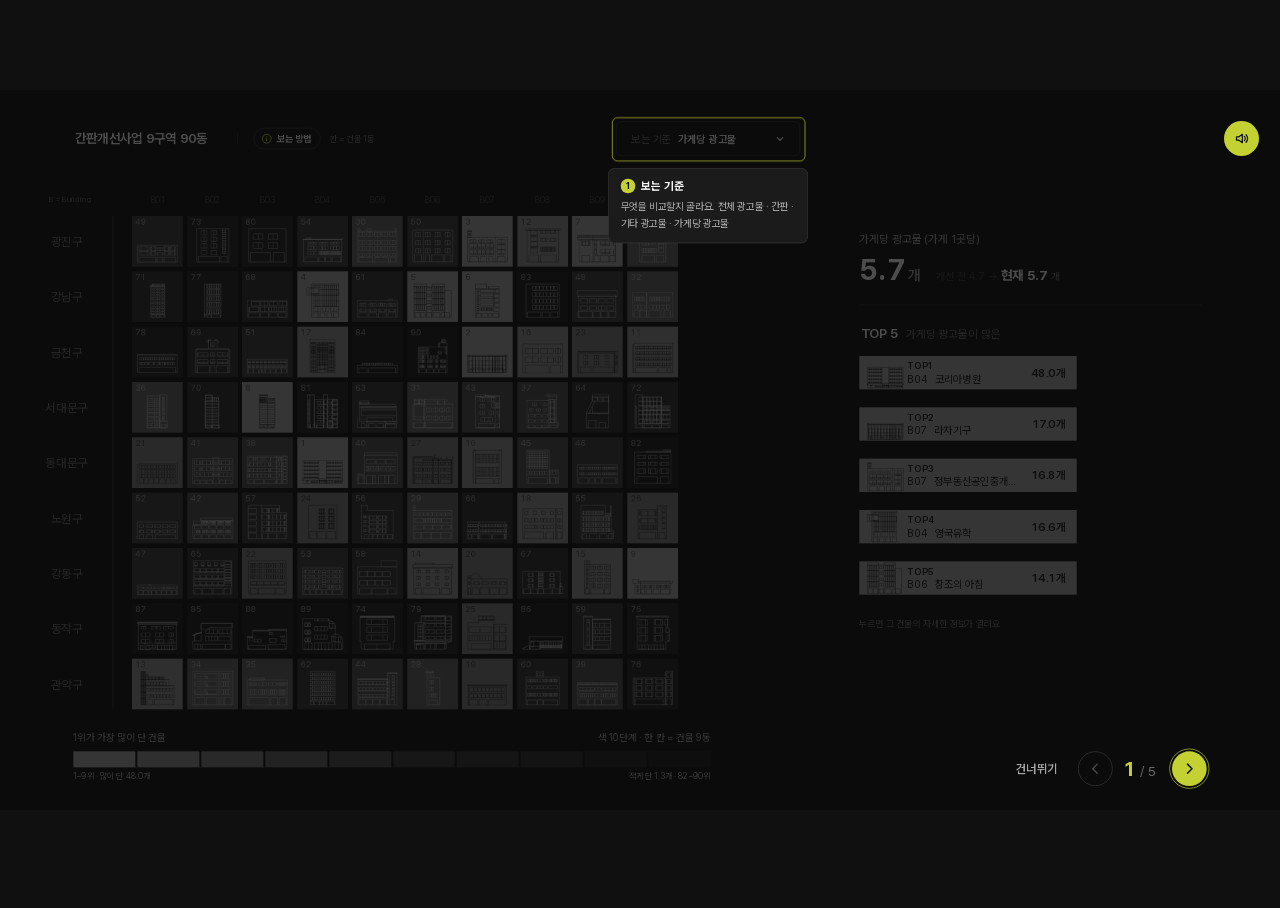
==== map.html @ 77dacddd "구역 카드 핵심만 두 줄로, 알겠어요 글자 키움, 새로고침하면 시작 화면부터 Co-Authored-By: Claude Opus 5.5 <noreply@anthropic.com> C" ====
<!doctype html>
<html lang="ko" data-stage>
<head>
<meta charset="utf-8">
<meta name="viewport" content="width=device-width,initial-scale=1,viewport-fit=cover">
<script src="js/vp.js?v=1124c"></script>
<title>overload 90동 입면 지도</title>
<link rel="stylesheet" href="css/map.css?v=1124c">
</head>
<body>
<div id="stage"><div id="art">
  <div class="head"><div class="t">간판개선사업 9구역 90동</div></div>
  <p class="guide"><button class="howbtn" id="howBtn" type="button"><svg width="16" height="16" viewBox="0 0 16 16" fill="none" stroke="currentColor" stroke-width="1.4" aria-hidden="true"><circle cx="8" cy="8" r="6.6"/><path d="M8 7.2v4M8 4.9v.2" stroke-linecap="round"/></svg>보는 방법</button><span>칸 = 건물 1동</span></p>
  <div class="mguide" id="mguide" role="dialog" aria-modal="true" aria-label="한눈에 비교 보는 방법" hidden>
    <div class="mg-dim"></div><div class="mg-marks" id="mgMarks"></div>
    <div class="mg-foot"><button type="button" class="mg-skip" id="mgSkip">건너뛰기</button><button type="button" class="mg-prev" id="mgPrev" aria-label="이전"><svg width="28" height="28" viewBox="0 0 30 30" fill="none" stroke="currentColor" stroke-width="2.6" stroke-linecap="round" stroke-linejoin="round"><path d="M18.5 6.5L10 15l8.5 8.5"/></svg></button><span class="mg-cnt" id="mgCnt"></span><button type="button" class="mg-ok" id="mgOk">다음</button></div>
  </div>

  <div class="filter" id="filter">
    <button class="filter-btn" id="filterBtn" aria-haspopup="true" aria-expanded="false">
      <span class="lab"><b>보는 기준</b><span id="filterLab">가게당 광고물</span></span>
      <svg width="18" height="18" viewBox="0 0 14 14" fill="none" stroke-width="1.5"><path d="M3.5 5.5L7 9l3.5-3.5"/></svg>
    </button>
    <div class="menu" role="menu" id="menu"></div>
  </div>

  <div class="axb" aria-hidden="true">B = Building</div>
  <div class="cols" id="cols"></div>
  <div class="rows" id="rows"></div>
  <div class="vline"></div>
  <div class="grid" id="grid"></div>
  <div class="tip" id="tip"></div>

  <div class="legend" id="legend">
    <div class="ends"><span id="legL"></span><span id="legR"></span></div>
    <div class="bar"></div>
  </div>

  <div class="divider"></div>

  <div class="panel" id="panel">
    <div class="photo" id="photo" style="--p:50%" role="slider" aria-label="개선 전·현재 비교" aria-valuemin="0" aria-valuemax="100" aria-valuenow="50" tabindex="0">
      <div class="frame">
        <img class="after" id="imgA" alt="">
        <img class="before" id="imgB" alt="">
      </div>
      <div class="tag l"><b>BEFORE</b></div>
      <div class="tag r"><b>NOW</b></div>
      <div class="lo" id="lo" hidden>임시 저해상도 사진</div>
      <div class="knob"></div>
    </div>
    <div class="hint"><span>사진 위 스크롤·드래그로 개선 전 ↔ 현재</span><span class="pct" id="pct">50 : 50</span></div>
    <div class="who" id="who"></div>
    <div class="sum" id="sum"></div>
    <div class="stats" id="stats"></div>
    <div class="bars" id="bars"></div>
    <div class="notes" id="notes"></div>
    <div class="rank" id="rank"></div>
  </div>

  <!-- 필터별 TOP 5 (드롭다운) -->
  <div class="top5" id="top5">
    <div class="t5-sum" id="t5Sum"></div>
    <button class="t5-hd" id="t5Hd" aria-expanded="false" aria-controls="t5List"><span id="t5T">TOP 5</span><svg width="16" height="16" viewBox="0 0 14 14" fill="none" stroke="currentColor" stroke-width="1.5"><path d="M3.5 5.5L7 9l3.5-3.5"/></svg></button>
    <div class="t5-list" id="t5List"></div>
    <div class="t5-foot">누르면 그 건물의 자세한 정보가 열려요</div>
  </div>
</div></div>
<script src="js/data.js?v=1124c"></script>
<script src="js/map.js?v=1124c"></script>
<script src="js/sound.js?v=1124c"></script>
</body>
</html>
---- css/map.css ----
/* layout: 1920×1080 artboard — left: 9구역×10동 입면 매트릭스, right: 선택 건물 로드뷰 비교 + 데이터 */
@font-face{font-family:"Pretendard";src:url("../fonts/PretendardVariable.ttf") format("truetype");font-weight:100 900;font-display:block}
:root{
  --bg:#101010; --ink:#FAFAFA; --ink-2:#a9a6a8; --ink-3:#6c686b; --line:#2a2829; --line-2:#3a3739;
  --lime:#C3D132; --plum:#560E45; --plum-hi:#C25AA6; --cell:#1a1819;
  --f:"Pretendard",-apple-system,"Apple SD Gothic Neo","Malgun Gothic",sans-serif;
  --ls:-0.003em;
  color-scheme:dark;
}
html,body{height:100%}
body{background:var(--bg);color:var(--ink);font-family:var(--f);font-weight:400;letter-spacing:var(--ls);overflow:hidden;padding-left:max(0px,env(safe-area-inset-left,0px));padding-right:max(0px,env(safe-area-inset-right,0px))}
#stage{position:fixed;inset:0;overflow:hidden;background:var(--bg)}
#art{position:absolute;left:50%;top:50%;width:1920px;height:1080px;transform-origin:center center;transform:translate(-50%,-50%)}
button{font:inherit;color:inherit;letter-spacing:inherit;background:none;border:0;padding:0;cursor:pointer}
:focus-visible{outline:1px solid var(--lime);outline-offset:3px}

/* header */
.head{position:absolute;left:112px;top:77px;height:52px;display:flex;flex-direction:column;justify-content:center;gap:4px}
.head .t{font-size:20px;font-weight:600}
.head .s{font-size:16px;color:var(--ink-3)}

/* filter */
.filter{position:absolute;left:815px;top:77px;width:276px;z-index:30}
.filter-btn{width:276px;height:52px;border:1px solid var(--line-2);border-radius:8px;display:flex;align-items:center;justify-content:space-between;padding:0 20px 0 22px;font-size:16px;background:var(--bg);transition:border-color .2s}
.filter-btn:hover,.filter.open .filter-btn{border-color:var(--ink-3)}
.filter-btn .lab{display:flex;gap:10px;align-items:baseline;min-width:0}
.filter-btn .lab b{font-weight:400;color:var(--ink-3)}
.filter-btn .lab span{white-space:nowrap;overflow:hidden;text-overflow:ellipsis}
.filter-btn svg{flex:none;stroke:var(--ink);transition:transform .25s}
.filter.open .filter-btn svg{transform:rotate(90deg)}
.menu{position:absolute;left:-6px;top:77px;width:320px;background:#000;padding:18px 0 14px;box-shadow:0 20px 50px rgba(0,0,0,.6);opacity:0;transform:translateY(-6px);pointer-events:none;transition:opacity .18s,transform .18s}
.filter.open .menu{opacity:1;transform:none;pointer-events:auto}
.opt{display:flex;gap:14px;align-items:flex-start;width:100%;text-align:left;padding:11px 24px}
.opt .box{flex:none;width:24px;height:24px;border:1px solid var(--ink-2);border-radius:50%;margin-top:-1px;display:grid;place-items:center;transition:border-color .15s}
.opt .box i{width:12px;height:12px;border-radius:50%;background:var(--lime);transform:scale(0);transition:transform .18s cubic-bezier(.2,.8,.2,1)}
.opt[aria-checked="true"] .box{border-color:var(--lime)}
.opt[aria-checked="true"] .box i{transform:none}
.opt .tx{display:flex;flex-direction:column;gap:3px}
.opt .tx b{font-weight:400;font-size:19px;word-break:keep-all}
.opt .tx i{font-style:normal;font-size:16px;color:var(--ink-3)}
.opt:hover .tx b{color:var(--lime)}
.menu hr{border:0;border-top:1px solid var(--line-2);margin:10px 24px 6px}
.reset{display:flex;gap:8px;align-items:center;padding:8px 24px;font-size:16px;color:var(--ink-3)}
.reset:hover{color:var(--ink)}

/* matrix */
.cols{position:absolute;left:198px;top:153px;display:grid;grid-template-columns:repeat(10,76px);column-gap:6.5px;font-size:18px;text-align:center;opacity:.38}
.rows{position:absolute;left:40px;top:189px;width:120px;display:grid;grid-template-rows:repeat(9,76px);row-gap:7px;font-size:18px}
.rows div{display:flex;align-items:center;justify-content:center;transition:color .3s,opacity .3s;opacity:.38}
.rows div.dim{opacity:.22}
.rows div.on{color:var(--sel,var(--ink));opacity:1}
.rows div.flash{animation:rowflash 1.8s ease-out}
@keyframes rowflash{0%,35%{opacity:1;color:var(--lime)}100%{}}
.vline{position:absolute;left:169px;top:189px;width:1px;height:739px;background:var(--line-2)}
.grid{position:absolute;left:198px;top:189px;display:grid;grid-template-columns:repeat(10,76px);grid-template-rows:repeat(9,76px);gap:7px 6.5px}
.cell{position:relative;width:76px;height:76px;background:var(--c,var(--cell));color:var(--k,var(--ink));
  transition:background-color .55s cubic-bezier(.2,.7,.2,1) var(--dl,0ms),color .55s var(--dl,0ms),opacity .35s,filter .35s,transform .35s cubic-bezier(.2,.8,.2,1.2),box-shadow .35s;
  display:grid;place-items:center;will-change:transform}
.cell svg{display:block;overflow:visible;position:absolute;left:50%;bottom:7px;transform:translateX(-50%)}
.cell svg *{vector-effect:non-scaling-stroke}
.cell:hover{transform:scale(1.06);z-index:2}
.grid.focus .cell:not(.sel){opacity:.16;filter:brightness(.45) saturate(.5)}
.grid.focus .cell.sel{transform:scale(1.38);z-index:5;filter:brightness(1.12);
  --gl:color-mix(in srgb,var(--c,#FAFAFA) 78%,#fff);box-shadow:0 0 0 1px var(--gl),0 0 22px 4px color-mix(in srgb,var(--gl) 60%,transparent),0 0 70px 14px color-mix(in srgb,var(--gl) 26%,transparent)}
.cell .rk{position:absolute;left:5px;top:3px;font-size:12px;line-height:12px;opacity:0;transition:opacity .3s;font-variant-numeric:tabular-nums}
.grid.ranked .cell .rk{opacity:.6}
.tip{position:absolute;z-index:20;pointer-events:none;background:#000;border:1px solid var(--line-2);padding:8px 12px;font-size:16px;white-space:nowrap;opacity:0;transform:translateY(4px);transition:opacity .15s,transform .15s}
.tip.on{opacity:1;transform:none}
.tip b{font-weight:600}
.tip span{color:var(--ink-2)}

/* legend */
.legend{position:absolute;left:110px;top:964px;width:956px}
.legend .ends{display:flex;justify-content:space-between;font-size:14px;font-weight:400;color:var(--ink-2);margin-bottom:10px}
.legend .ends b{font-weight:400;color:var(--ink-2)}
.legend .bar{height:24px;background:linear-gradient(90deg,#1a191a,#403f40 50%,#a8a7a8);transition:opacity .3s}
.legend.off .bar{opacity:.15}
.legend .note{position:absolute;right:0;top:0;font-size:16px;color:var(--ink-3)}

.divider{position:absolute;left:1225px;top:143px;width:1px;height:884px;background:var(--line-2)}

/* right panel */
.panel{position:absolute;left:1288px;top:175px;width:514px}
.photo{position:relative;width:502px;height:343px;margin-top:18px;overflow:visible;cursor:ew-resize;touch-action:none;user-select:none}
.photo .frame{position:absolute;inset:0;overflow:hidden;border-radius:6px;background:#1b1a1b}
.photo img{position:absolute;inset:0;width:100%;height:100%;object-fit:cover;pointer-events:none;transition:opacity .3s}
.photo .before{clip-path:inset(0 calc(100% - var(--p)) 0 0)}
.photo .knob{position:absolute;top:-18px;bottom:-18px;left:var(--p);width:4px;margin-left:-2px;background:var(--lime);border-radius:2px;box-shadow:0 0 14px rgba(195,209,50,.5)}
.photo .tag{position:absolute;top:12px;font-size:16px;padding:4px 9px;background:rgba(0,0,0,.62);backdrop-filter:blur(4px);display:flex;gap:8px;transition:opacity .2s}
.photo .tag b{font-weight:600;letter-spacing:.06em}
.photo .tag.l{left:12px}
.photo .tag.r{right:12px}
.photo .lo{position:absolute;left:12px;bottom:12px;font-size:12px;color:var(--ink-2);background:rgba(0,0,0,.62);padding:3px 7px}
.hint{display:flex;justify-content:space-between;font-size:14px;color:var(--ink-3);margin-top:20px}
.hint .pct{color:var(--ink-2);font-variant-numeric:tabular-nums}

.who{margin-top:16px}
.who .meta{font-size:16px;color:var(--ink-3)}
.who h2{margin:6px 0 0;font-size:32px;font-weight:600;line-height:1.2;text-wrap:balance}
.sum{margin-top:14px;padding-top:14px;border-top:1px solid var(--line);display:flex;justify-content:space-between;align-items:flex-end}
.k{font-size:14px;color:var(--ink-3)}
.sum .big{font-size:36px;font-weight:600;line-height:1.15;margin-top:4px;font-variant-numeric:tabular-nums}
.sum .big small{font-size:20px;font-weight:400;color:var(--ink-2);margin-left:4px}
.sum .r{text-align:right}
.badge{font-size:36px;font-weight:600;line-height:1.15;font-variant-numeric:tabular-nums}
.badge.up,.badge.down,.badge.flat{color:#FAFAFA}
.sum .d{font-size:14px;color:var(--ink-3);margin-top:2px;font-variant-numeric:tabular-nums}
.stats{margin-top:14px;display:grid;grid-template-columns:repeat(3,1fr);gap:16px}
.stats div{display:flex;flex-direction:column;gap:2px}
.stats b{font-weight:400;font-size:18px;color:var(--ink-2);font-variant-numeric:tabular-nums}
.bars{margin-top:14px;padding-top:14px;border-top:1px solid var(--line);display:grid;gap:14px}
.bars .hd{display:flex;justify-content:space-between;font-size:14px;color:var(--ink-3);margin-bottom:-4px}
.bar-row .top{display:flex;justify-content:space-between;align-items:baseline;margin-bottom:8px}
.bar-row .name{font-size:18px;color:inherit}
.bar-row .val{font-size:18px;font-variant-numeric:tabular-nums;color:var(--ink-3)}
.bar-row .val b{display:inline-block;min-width:64px;text-align:right;font-weight:600;color:var(--ink);margin-left:14px}
.track{position:relative;height:6px;background:var(--line);border-radius:3px}
.seg{position:absolute;top:0;height:6px;border-radius:3px;transition:left .5s cubic-bezier(.2,.8,.2,1),width .5s cubic-bezier(.2,.8,.2,1)}
.dot{position:absolute;top:50%;width:14px;height:14px;margin:-7px 0 0 -7px;border-radius:50%;transition:left .5s cubic-bezier(.2,.8,.2,1)}
.dot.b{background:var(--bg);border:2px solid currentColor;width:12px;height:12px;margin:-6px 0 0 -6px}
.r-sign{color:var(--plum-hi)} .r-sign .seg{background:linear-gradient(90deg,var(--plum),var(--plum-hi))} .r-sign .dot.a{background:var(--plum-hi)}
.r-win{color:var(--lime)} .r-win .seg{background:linear-gradient(90deg,#6f7a1d,var(--lime))} .r-win .dot.a{background:var(--lime)}
.r-sign .val b{color:var(--plum-hi)} .r-win .val b{color:var(--lime)}
.tg{display:inline-flex;align-items:center;gap:6px;font-size:18px;color:inherit}
.tg svg{transition:transform .25s cubic-bezier(.2,.8,.2,1)}
.grp.open .tg svg{transform:rotate(180deg)}
.fold{display:grid;grid-template-rows:0fr;transition:grid-template-rows .3s cubic-bezier(.2,.8,.2,1)}
.grp.open .fold{grid-template-rows:1fr}
.fold>.wrap{overflow:hidden;min-height:0}
.subs{margin:10px 0 1px;display:grid;grid-template-columns:1fr 1fr;border:1px solid color-mix(in srgb,var(--lime) 22%,transparent);border-radius:6px;background:color-mix(in srgb,var(--lime) 4%,transparent)}
.sub-row{padding:9px 14px 11px;color:color-mix(in srgb,var(--lime) 70%,var(--bg))}
.sub-row+.sub-row{border-left:1px solid color-mix(in srgb,var(--lime) 22%,transparent)}
.sub-row .top{display:flex;justify-content:space-between;align-items:baseline}
.sub-row .name{font-size:16px;color:var(--ink-2)}
.sub-row .pc{font-size:16px;font-weight:600;font-variant-numeric:tabular-nums;color:inherit}
.sub-row .ba{font-size:16px;color:var(--ink-3);font-variant-numeric:tabular-nums;margin:1px 0 7px}
.sub-row .track{height:4px} .sub-row .seg{height:4px;background:currentColor;opacity:.75}
.sub-row .dot{width:10px;height:10px;margin:-5px 0 0 -5px;background:currentColor}
.sub-row .dot.b{background:var(--bg);border:1.5px solid currentColor;width:9px;height:9px;margin:-4.5px 0 0 -4.5px}
.notes{margin-top:14px;font-size:12px;color:var(--ink-3);line-height:1.4}
.notes em{font-style:normal;color:var(--lime)}

.fade{animation:fade .45s ease both}
@keyframes fade{from{opacity:0;transform:translateY(6px)}to{opacity:1;transform:none}}
.cell.in{animation:pop .5s cubic-bezier(.2,.8,.2,1) both;animation-delay:var(--ad,0ms)}
@keyframes pop{from{opacity:0;transform:scale(.8)}to{opacity:1;transform:none}}
@media (prefers-reduced-motion:reduce){*{transition:none!important;animation:none!important}}

/* ───────── 필터별 데이터만 보이기 ─────────
   per(가게당) = 전체 광고물 수 + 업소 통계 · total(전체) = 증감 배지 · s(간판) = 간판 막대 · e(기타) = 기타 광고물(창문이용 등) */
.panel .sec-big,.panel .sec-rate,.panel .stats,.panel .bars,.panel .bar-row,.panel .notes{display:none}
.panel[data-f="all"] .sec-big,.panel[data-f="all"] .sec-rate,.panel[data-f="all"] .stats,.panel[data-f="all"] .bars,.panel[data-f="all"] .bar-row,.panel[data-f="all"] .notes{display:block}
.panel[data-f="all"] .bars,.panel[data-f="s"] .bars,.panel[data-f="e"] .bars{display:grid}
.panel[data-f="all"] .stats,.panel[data-f="per"] .stats{display:grid}
.panel[data-f="per"] .sec-big{display:block}
.panel[data-f="per"] .sum{display:block}
.panel[data-f="total"] .sec-rate{display:block}
.panel[data-f="total"] .sum{display:block}
.panel[data-f="total"] .sec-rate{text-align:left}
.panel[data-f="s"] .r-sign,.panel[data-f="e"] .r-win{display:block}
.panel[data-f="s"] .notes,.panel[data-f="e"] .notes{display:block}
.panel[data-f="s"] .sum,.panel[data-f="e"] .sum{display:none}
.panel[data-f="per"] .bars,.panel[data-f="total"] .bars{display:none}
.sec-rate .k{margin-bottom:4px}
.panel:not([data-f="all"]) .sec-rate .d{font-size:16px}

/* ───────── TOP 5 드롭다운 (패널 아래, 위로 펼쳐짐) ───────── */
.top5{position:absolute;left:1288px;bottom:30px;width:502px;z-index:25;background:var(--bg);transition:box-shadow .3s}
.top5.off{display:none}
.top5.open{box-shadow:0 -24px 40px 10px rgba(16,16,16,.95)}
.t5-hd{width:100%;display:flex;justify-content:space-between;align-items:center;padding:12px 2px 10px;border-top:1px solid var(--line);font-size:15px;color:var(--ink-3)}
.t5-hd b{font-weight:600;color:var(--ink);margin-right:8px}
.t5-hd svg{transition:transform .25s cubic-bezier(.2,.8,.2,1);transform:rotate(180deg)}
.top5.open .t5-hd svg{transform:none}
.t5-hd:hover{color:var(--ink-2)}
.t5-list{display:flex;flex-direction:column;gap:6px}
.t5{display:flex;width:100%;height:64px;text-align:left;transition:height .35s cubic-bezier(.2,.8,.2,1),opacity .3s,filter .3s}
.t5:hover{filter:brightness(1.12)}
.t5 .blk{flex:0 0 58%;display:flex;align-items:center;gap:14px;padding:0 14px 0 10px;background:var(--c);color:var(--k);min-width:0}
.t5 .ev{flex:none;width:52px;height:52px;display:flex;align-items:flex-end;justify-content:flex-start;padding-bottom:3px}
.t5 .ev svg{display:block;overflow:visible}
.t5 .ev svg *{vector-effect:non-scaling-stroke}
.t5 .tx{display:flex;flex-direction:column;gap:3px;min-width:0;flex:1}
.t5 .tx b{font-size:14px;font-weight:600;letter-spacing:.02em}
.t5 .tx span{font-size:15px;white-space:nowrap;overflow:hidden;text-overflow:ellipsis}
.t5 .tx em{font-style:normal;margin-left:10px}
.t5 .v{flex:none;font-size:16px;font-weight:600;font-variant-numeric:tabular-nums}
.t5 .ph{flex:1;position:relative;background:#1b1a1b center/cover no-repeat;overflow:hidden}
/* 사진을 카드 색에 녹이기: 왼쪽은 카드 색에서 이어지고, 전체에 같은 색을 살짝 입힘 */
.t5 .ph::before{content:"";position:absolute;inset:0;background:var(--c);mix-blend-mode:color;opacity:.55}
.t5 .ph::after{content:"";position:absolute;inset:0;background:linear-gradient(90deg,var(--c) 0%,color-mix(in srgb,var(--c) 70%,transparent) 22%,color-mix(in srgb,var(--c) 15%,transparent) 65%,transparent 100%)}

/* 간판·기타 광고물 필터: 숫자를 가게당·전체 광고물처럼 크게 */
.panel[data-f="s"] .bars,.panel[data-f="e"] .bars{gap:18px}
.panel[data-f="s"] .bar-row .top,.panel[data-f="e"] .bar-row .top{align-items:flex-end;margin-bottom:14px}
.panel[data-f="s"] .bar-row .name,.panel[data-f="e"] .bar-row .name{font-size:22px;padding-bottom:5px}
.panel[data-f="s"] .bar-row .val,.panel[data-f="e"] .bar-row .val{font-size:22px;font-weight:600;line-height:1.15;color:var(--ink)} /* 개수 변화는 작게, % 가 주인공 */
.panel[data-f="s"] .bar-row .val b,.panel[data-f="e"] .bar-row .val b{font-size:36px;min-width:0;margin-left:28px}
.panel[data-f="s"] .track,.panel[data-f="e"] .bar-row>.track{height:8px;border-radius:4px}
.panel[data-f="s"] .seg,.panel[data-f="e"] .bar-row>.track .seg{height:8px;border-radius:4px}
.panel[data-f="e"] .sub-row .name{font-size:18px}
.panel[data-f="e"] .sub-row .pc,.panel[data-f="e"] .sub-row .ba{font-size:20px}
.panel[data-f="e"]:has(.grp.open) .notes{display:none} /* 세부 항목을 펼치면 TOP 5와 겹치지 않도록 주석 숨김 */

/* 변화 데이터: 개선 전(앞) 값은 세미볼드 + 흐리게 */
.pre{font-weight:500;opacity:.38;font-size:.8em}
.ar{font-weight:400;opacity:.45;margin:0 .28em;font-size:.8em}
.now{font-weight:600}
.bar-row .val .now,.stats .now,.sub-row .ba .now{color:var(--ink)}

/* 간판·기타 광고물: 개수 변화(18→17)보다 증감 %를 크게 */
.bar-row .val{font-size:15px}
.bar-row .val b{font-size:18px}

/* 필터를 바꾸면 1→90위 순서로 하나씩 페이드인 */
.cell.seq{animation:seqin .45s cubic-bezier(.2,.8,.2,1) backwards;animation-delay:var(--dl,0ms)}
@keyframes seqin{from{opacity:.06;transform:scale(.84)}to{opacity:1;transform:none}}

/* TOP 5: 접힌 상태 = TOP1 + 아래 TOP2–5를 낮고 어둡게 미리보기, 화살표로 펼치면 원래 크기 */
.t5-list{gap:3px}
.t5:nth-child(n+2){height:24px;opacity:.42;filter:brightness(.7) saturate(.85)}
.t5:nth-child(n+2):hover{opacity:.6}
.t5:nth-child(n+2) .ev{width:0;opacity:0;margin-right:-14px;transition:width .3s,opacity .2s,margin .3s}
.t5:nth-child(n+2) .tx{flex-direction:row;align-items:baseline;gap:10px}
.t5:nth-child(n+2) .tx b{font-size:12px}
.t5:nth-child(n+2) .tx span{font-size:13px}
.t5:nth-child(n+2) .v{font-size:13px}
.top5.open .t5:nth-child(n+2){height:64px;opacity:1;filter:none}
.top5.open .t5:nth-child(n+2) .ev{width:52px;opacity:1;margin-right:0}
.top5.open .t5:nth-child(n+2) .tx{flex-direction:column;align-items:stretch;gap:3px}
.top5.open .t5:nth-child(n+2) .tx b{font-size:14px}
.top5.open .t5:nth-child(n+2) .tx span{font-size:15px}
.top5.open .t5:nth-child(n+2) .v{font-size:16px}
.t5 .ev{transition:width .3s,opacity .2s,margin .3s}

/* 기타 광고물 세부 항목을 펼치면: 사진 높이를 줄여 공간 확보 → TOP 5와 겹치지 않음 */
.photo{transition:height .35s cubic-bezier(.2,.8,.2,1)}
.panel[data-f="e"]:has(.grp.open) .photo{height:250px}

/* 표 축 설명: B = Building */
.axb{position:absolute;left:73px;top:153px;width:122px;text-align:left;font-size:14px;font-weight:400;line-height:22px;color:var(--ink-2)}
.axb b{font-weight:600;color:var(--ink)}
.axb span{display:block;font-size:11px;color:var(--ink-3);margin-top:2px}

/* 전체 광고물 점 그래프 (전체 광고물 필터에서만) */
.panel .sec-dots{display:none}
.panel[data-f="total"] .sum{display:flex;justify-content:space-between;align-items:center}
.panel[data-f="total"] .sec-dots{display:flex;flex-direction:column;align-items:flex-end;gap:8px}
.sec-dots .pair{display:flex;gap:20px}
.sec-dots figure{margin:0;display:flex;flex-direction:column;align-items:center;gap:6px}
.sec-dots svg{display:block;overflow:visible}
.sec-dots circle{opacity:0;animation:dotin .35s ease forwards;animation-delay:calc(var(--i)*8ms)}
@keyframes dotin{from{opacity:0;transform:scale(.4)}to{opacity:1;transform:none}}
.sec-dots circle{transform-box:fill-box;transform-origin:center}
.sec-dots .s{fill:var(--plum-hi)} .sec-dots .w{fill:var(--lime)} .sec-dots .t{fill:#e9e7e8}
.sec-dots figcaption{font-size:14px;letter-spacing:.04em;color:var(--ink-3)}
.sec-dots figcaption b{font-weight:600;color:var(--ink-2);margin-left:4px;font-variant-numeric:tabular-nums}
.sec-dots figure+figure figcaption b{color:var(--ink)}
.sec-rate .lg{display:none}
.panel[data-f="total"] .sec-rate .lg{display:flex;gap:12px;white-space:nowrap;margin-top:14px;font-size:12px;color:var(--ink-3)}
.sec-rate .lg span::before{content:"";display:inline-block;width:6px;height:6px;border-radius:50%;margin-right:5px;vertical-align:1px}
.sec-rate .lg .s::before{background:var(--plum-hi)} .sec-rate .lg .w::before{background:var(--lime)} .sec-rate .lg .t::before{background:#e9e7e8}
.panel[data-f="total"] .sum{margin-top:10px;padding-top:12px}

/* 범례: 10단계 칸 (9개 건물씩) */
.legend .bar{display:flex;gap:3px}
.legend .bar i{flex:1;height:100%;display:block}
.legend .bar::after{content:none}
.legend .sn{display:flex;justify-content:space-between;margin-top:6px;font-size:12px;color:var(--ink-3)}

/* 사용 안내 한 줄 */
.guide{position:absolute;left:356px;top:77px;height:52px;margin:0;display:flex;align-items:center;padding-left:24px;font-size:13px;color:var(--ink-3)}
.guide::before{content:"";position:absolute;left:0;top:17px;height:18px;width:1px;background:var(--line-2)}
.guide b{font-weight:500;color:var(--ink-2);margin:0 .2em}

/* 보는 기준 버튼: 하나의 드롭다운으로 */
.filter.open .filter-btn svg{transform:rotate(180deg)}
.filter-btn .lab b{color:var(--ink-3)}
.filter-btn .lab span{font-weight:600}
/* 범례 머리: 지금 보는 값을 크게 */
.legend{top:938px}
.legend .ends{align-items:flex-end;margin-bottom:12px}
.legend .ends .wt{font-size:20px;color:var(--ink);font-weight:500}
.legend .ends .wt b{font-weight:700;color:var(--lime)}
.legend[data-f="s"] .ends .wt b{color:var(--plum-hi)}
.legend .ends small{display:block;font-size:13px;color:var(--ink-3);margin-top:3px}
.legend .ends .rkx{font-size:15px;color:var(--ink-2);display:flex;align-items:center;gap:8px}
.legend .ends .rkx i{font-style:normal;font-size:12px;width:26px;height:20px;display:grid;place-items:center;background:var(--line-2);color:var(--ink)}
.legend .sn{font-size:13px;color:var(--ink-2)}
.cell .rk{font-size:13px}

/* 증감 막대 원: 테두리 포함 크기로 정확히 가운데 */
.dot{box-sizing:border-box;margin:0!important;transform:translate(-50%,-50%)}

/* 데이터 명칭 크게 · 잘 보이게 */
.k{font-size:17px;color:var(--ink-2)}
.bars .hd{font-size:16px;color:var(--ink-2)}
.hint{font-size:15px;color:var(--ink-2)}
.notes{font-size:14px;color:var(--ink-3)}
.sub-row .name{font-size:18px;color:var(--ink)}
.who .meta{font-size:18px;color:var(--ink-2)}
.panel[data-f="total"] .sec-rate .lg{font-size:15px;color:var(--ink-2)}
.legend .ends .rkx{font-size:18px;color:var(--ink)}
.legend .ends .nine{font-size:15px;color:var(--ink-2)}
.legend .ends{align-items:baseline}
.legend{top:962px}
.legend .ends .rkx{font-size:15px;color:var(--ink-2);font-weight:400}

/* ════════ 거리로 보기 팝업과 같은 자리·같은 구성: 건물 코드 → 사진 → 전체 광고물(크게) → 숫자 → 유형별 ════════ */
.panel .who{margin:0 0 18px}
.panel .who h2{margin:0;font-size:34px;font-weight:700;line-height:1.2;display:flex;align-items:baseline;gap:14px;white-space:nowrap}
.panel .who h2 .nm{font-size:17px;font-weight:500;color:var(--ink-3);overflow:hidden;text-overflow:ellipsis}
.panel .photo{margin-top:0}
.panel .hint{display:none}
.panel .sum{margin-top:26px;padding:0 0 16px;border-top:0;border-bottom:1px solid var(--line-2)}
.panel .sec-rate{display:none!important}
.panel[data-f="all"] .sec-big,.panel[data-f="per"] .sec-big,.panel[data-f="total"] .sec-big{display:block}
.panel .sum .k{font-size:17px;color:var(--ink-2)}
.panel .sum .row{display:flex;align-items:baseline;gap:22px;margin-top:14px;white-space:nowrap}
.panel .sum .rate{font-size:56px;font-weight:700;line-height:1;color:var(--ink);font-variant-numeric:tabular-nums;letter-spacing:-.01em}
.panel .sum .cnt{font-size:24px;font-variant-numeric:tabular-nums;color:var(--ink-3)}
.panel .sum .cnt .now{color:var(--ink);font-weight:700}
.panel .sum .cnt .ar{margin:0 .3em}
.panel .sum .cnt small{font-size:15px;color:var(--ink-3);margin-left:4px}
.panel[data-f="total"] .sum{margin-top:26px;padding-top:0;align-items:flex-end}
.panel .stats{margin-top:16px}
.panel .bars{margin-top:22px;padding-top:0;border-top:0}
.panel[data-f="s"] .bars,.panel[data-f="e"] .bars{margin-top:26px}
/* 건물 이름 조금 작고 가볍게 + 간격 정리 */
.panel .who{margin-bottom:16px}
.panel .who h2{font-size:28px;font-weight:600}
.panel .who h2 .nm{font-size:16px}
.panel .sum{margin-top:22px;padding-bottom:14px}
.panel[data-f="total"] .sum{margin-top:22px}
.panel .stats{margin-top:14px}
.panel .bars{margin-top:18px}
.panel[data-f="s"] .bars,.panel[data-f="e"] .bars{margin-top:22px}
.top5{transition:box-shadow .3s,top .35s cubic-bezier(.2,.8,.2,1)}
/* % 조금 작게, 사진은 조금 크게(남는 높이 활용), 전체 광고물 아래 줄은 지움(TOP 5 줄과 겹침) */
.panel .sum .rate{font-size:44px}
.panel .sum .cnt{font-size:22px}
.panel .photo{height:380px}
.panel .sum{border-bottom:0;padding-bottom:0}
.panel .stats{padding-top:14px;border-top:1px solid var(--line-2)}
.panel .who h2,.who h2{font-weight:500}
/* v106: 오른쪽 정보 → 거리로 보기와 같은 팝업, 비트맵은 가운데로, 보는 기준·TOP 5는 오른쪽 아래로 */
.divider{display:none}
.axb,.cols,.rows,.vline,.grid,.legend{transform:translateX(var(--gx,330px));transition:transform .55s cubic-bezier(.2,.8,.2,1)}
#art.pop{--gx:150px}
.filter{left:auto;right:130px;top:160px}
.top5{left:auto!important;right:130px;top:240px!important;bottom:auto!important;width:400px}
.t5-list{max-height:600px;overflow-y:auto;overflow-x:hidden;scrollbar-width:thin}
#panel{left:1225px;top:150px;width:695px;height:930px;box-sizing:border-box;padding:100px 118px 40px 63px;background:var(--bg);border-left:1px solid var(--line-2);
  box-shadow:-40px 40px 60px -20px rgba(0,0,0,.5);z-index:40;overflow-y:auto;overflow-x:hidden;scrollbar-width:thin;
  transform:translateX(100%);visibility:hidden;transition:transform .5s cubic-bezier(.2,.8,.2,1),visibility 0s linear .5s}
#panel.open{transform:none;visibility:visible;transition:transform .5s cubic-bezier(.2,.8,.2,1),visibility 0s}
#panel>.x{position:absolute;top:28px;right:63px;z-index:2;width:28px;height:28px;border-radius:50%;border:1px solid var(--line-2);display:grid;place-items:center;color:var(--ink-2);background:none;cursor:pointer;transition:border-color .2s,color .2s}
#panel>.x:hover{border-color:var(--ink-3);color:var(--ink)}
@media (prefers-reduced-motion:reduce){.axb,.cols,.rows,.vline,.grid,.legend,#panel{transition:none}}
/* v107: TOP 5는 다시 팝업 안으로, 보는 기준은 팝업 위에 떠서 팝업이 열려 있어도 바꿀 수 있게 */
.filter{z-index:50}
#panel .top5{position:static!important;left:auto!important;right:auto!important;top:auto!important;bottom:auto!important;width:auto;margin-top:26px;background:none;box-shadow:none!important}
#panel .t5-list{max-height:none;overflow:visible}
#panel{padding:0;overflow:hidden}
#panel>.pin{position:absolute;left:63px;right:118px;top:100px;bottom:0;overflow-y:auto;overflow-x:hidden;padding:0 0 40px;scrollbar-width:none}
#panel>.pin::-webkit-scrollbar{display:none}
.cell:focus-visible{outline:none}.cell:focus-visible:not(.sel){box-shadow:0 0 0 1px #fafafa}
/* v111: 고른 건물 + 색 켜짐이 겹칠 때 가볍게 — 흐린 칸은 filter 대신 투명도만 */
.grid.focus .cell:not(.sel){opacity:.07;filter:none}
.grid.focus .cell.seq{animation:none}
/* v112: 비트맵 왼쪽 고정 · 보는 기준·보기 전환·닫기 한 줄 · TOP 5 늘 펼침 + 아래 그림자 · 묶어 보기 */
.axb,.cols,.rows,.vline,.grid,.legend{transform:none}
.filter{left:1208px;right:auto;top:77px}
#art>.pclose{position:absolute;left:1829px;top:89px;z-index:50;width:28px;height:28px;border-radius:50%;border:1px solid var(--line-2);display:grid;place-items:center;color:var(--ink-2);background:none;cursor:pointer;
  opacity:0;pointer-events:none;transition:opacity .3s,border-color .2s,color .2s}
#art.pop>.pclose{opacity:1;pointer-events:auto}
#art>.pclose:hover{border-color:var(--ink-3);color:var(--ink)}
#panel>.pin{top:40px;padding-bottom:140px}
#panel::after{content:"";position:absolute;left:0;right:0;bottom:0;height:160px;background:linear-gradient(to bottom,rgba(16,16,16,0),var(--bg) 85%);pointer-events:none;z-index:3}
#panel .t5-hd{cursor:default;pointer-events:none}
#panel .t5-hd:hover{color:var(--ink-3)}
#panel .top5 .t5:nth-child(n+2){height:64px;opacity:1;filter:none}
#panel .t5-list{gap:6px}
/* 묶어 보기 */
.rows div,.cols div{cursor:pointer}
.cols div{transition:color .25s,opacity .25s}
.cols{opacity:1}.cols div{opacity:.38}
.cols div:hover,.cols div.g-lab,.rows div:hover,.rows div.g-lab{opacity:1;color:var(--ink)}
.grid.grp .cell{transition:background-color .55s cubic-bezier(.2,.7,.2,1) var(--dl,0ms),color .55s var(--dl,0ms),opacity .25s,transform .35s cubic-bezier(.2,.8,.2,1.2),box-shadow .35s}
.grid.grp .cell:not(.g-on):not(.sel){opacity:.1;filter:none}
.grid.grp .cell.g-on:not(.sel){opacity:1;filter:none}
.legend .bar i{transition:opacity .25s,transform .25s}
.legend.g-any .bar i:not(.g-lab){opacity:.25}
.legend .bar i.g-lab,.legend .bar i:hover{transform:scaleY(1.35)}
/* v114: 묶어 보기 때, 팝업이 닫혀 있으면 이전에 고른 칸도 같이 흐리게 (다른 칸이 같이 켜지던 오류) */
.grid.grp:not(.focus) .cell.sel:not(.g-on){opacity:.1;filter:none}
/* v115: TOP 5 사진이 사파리에서 안 보이던 문제 — 배경 이미지·혼합 모드 대신 <img> + 흑백 필터 + 색 막 */
.t5 .ph img{position:absolute;inset:0;width:100%;height:100%;object-fit:cover;display:block;filter:grayscale(1) contrast(1.05)}
.t5 .ph::before{mix-blend-mode:normal;opacity:.32;z-index:1}
.t5 .ph::after{z-index:2}
/* v116: 구역 평균 팝업 */
#panel.dmode #photo,#panel.dmode #lo,#panel.dmode .sec-rate,#panel.dmode .sec-dots{display:none}
#panel.dmode #who{margin-bottom:6px}
.dcmp{display:flex;align-items:baseline;flex-wrap:wrap;gap:10px;margin-top:14px;padding:12px 0 0;border-top:1px dashed var(--line-2);font-size:15px;color:var(--ink-3)}
.dcmp b{font-size:20px;font-weight:600;color:var(--ink-2);font-variant-numeric:tabular-nums}
.dcmp .ba{font-variant-numeric:tabular-nums}
.dcmp .rk{margin-left:auto;color:var(--ink-2)}
.rows div.d-on{opacity:1;color:var(--ink);font-weight:600}
/* v117: 맨 위 한 줄 30px 위로 (보는 기준·보기 전환·닫기·소리 버튼 한 줄) · 팝업도 위로 */
.head,.guide{top:47px}
.filter{left:1176px;top:47px}
#art>.pclose{left:1776px;top:59px}
#panel{top:120px;height:960px}
/* v118: 닫기(X)는 다시 팝업 안 오른쪽 위 · 보는 기준은 보기 전환 왼쪽 · 전체 광고물 TOP 5는 자주→그린 그라데이션 */
.filter{left:1208px}
#panel>.pin{top:76px}
#panel[data-f="total"] .t5 .blk{background:linear-gradient(90deg,#A36693,#C3D132);color:#101010}
#panel[data-f="total"] .t5 .ph::after{background:linear-gradient(90deg,#C3D132 0%,rgba(195,209,50,.7) 22%,rgba(195,209,50,.15) 65%,transparent 100%)}
#panel[data-f="total"] .t5 .ph::before{background:#C3D132}
/* v120: 구역 전체 보기 — 개선 전/현재 비교 인포그래픽 */
#dist{display:none}
#panel.dmode #dist{display:block}
#panel.dmode .pin>*:not(#dist){display:none!important}
#dist{--cs:#C25AA6;--cw:#C3D132;--ct:#7E8A2A;color:var(--ink)}
#dist section{padding:20px 0;border-top:1px solid var(--line)}
#dist .hd{display:flex;justify-content:space-between;align-items:baseline;font-size:15px;color:var(--ink-2);margin-bottom:14px}
#dist .hd b{font-weight:600}
#dist .up{color:var(--cw)} #dist .dn{color:var(--cs)}
#dist .dh2{padding:0 0 18px}
#dist .dh2 h2{margin:0;font-size:30px;font-weight:600}
#dist .dh2 p{margin:6px 0 0;font-size:15px;color:var(--ink-3)}
#dist .hero .k{font-size:17px;color:var(--ink-2)}
#dist .hero .row{display:flex;align-items:baseline;gap:22px;margin-top:12px}
#dist .hero .rate{font-size:56px;font-weight:700;line-height:1;font-variant-numeric:tabular-nums}
#dist .hero .cnt{font-size:24px;color:var(--ink-3);font-variant-numeric:tabular-nums}
#dist .hero .cnt .now{color:var(--ink);font-weight:700}
#dist .hero .cnt small{font-size:15px;margin-left:4px}
#dist .lg{display:flex;gap:12px;font-size:13px}
#dist .lg em{font-style:normal;display:flex;align-items:center;gap:5px;color:var(--ink-3)}
#dist .lg em::before{content:"";width:9px;height:9px;background:currentColor}
#dist .lg .s::before{background:var(--cs)} #dist .lg .w::before{background:var(--cw)} #dist .lg .t::before{background:var(--ct)}
#dist .sk{display:grid;grid-template-columns:58px 1fr 70px;align-items:center;gap:12px;margin-top:10px}
#dist .sk .lb{font-size:14px;color:var(--ink-3)}
#dist .sk:last-of-type .lb{color:var(--ink)}
#dist .sk .bar{height:26px;display:flex;gap:2px;background:rgba(255,255,255,.03)}
#dist .sk .bar i{display:block;height:100%;transform-origin:left;animation:dgrow .7s cubic-bezier(.2,.8,.2,1) both}
#dist .sk .bar i.s{background:var(--cs)} #dist .sk .bar i.w{background:var(--cw)} #dist .sk .bar i.t{background:var(--ct)}
#dist .sk:first-of-type .bar i{opacity:.45}
#dist .sk b{text-align:right;font-size:20px;font-weight:600;font-variant-numeric:tabular-nums}
#dist .sk:first-of-type b{color:var(--ink-3);font-weight:400}
#dist .sk b small{font-size:13px;font-weight:400;color:var(--ink-3);margin-left:2px}
@keyframes dgrow{from{transform:scaleX(0)}}
#dist .tys{margin-top:16px;display:flex;flex-direction:column;gap:8px}
#dist .ty{display:grid;grid-template-columns:1fr auto 64px;gap:14px;align-items:baseline;font-size:15px}
#dist .ty .n{display:flex;align-items:center;gap:8px;color:var(--ink-2)}
#dist .ty .n i{width:9px;height:9px;flex:none}
#dist .ty.s .n i{background:var(--cs)} #dist .ty.w .n i{background:var(--cw)} #dist .ty.t .n i{background:var(--ct)}
#dist .ty .ba{color:var(--ink-3);font-variant-numeric:tabular-nums}
#dist .ty .ba .now{color:var(--ink)}
#dist .ty b{text-align:right;font-weight:600;font-variant-numeric:tabular-nums}
#dist .bds{display:flex;flex-direction:column;gap:3px}
#dist .bd{display:grid;grid-template-columns:40px 1fr 60px;gap:10px;align-items:center;height:24px;width:100%;background:none;border:0;padding:0;color:inherit;cursor:pointer;text-align:left}
#dist .bd .id{font-size:13px;color:var(--ink-3)}
#dist .bd .tr{position:relative;height:100%;background:linear-gradient(var(--line-2),var(--line-2)) 50% 0/1px 100% no-repeat}
#dist .bd .tr i{position:absolute;top:5px;bottom:5px;transition:filter .2s}
#dist .bd .tr i.p{background:var(--cw)} #dist .bd .tr i.m{background:var(--cs)}
#dist .bd .v{text-align:right;font-size:14px;font-variant-numeric:tabular-nums;color:var(--ink-2)}
#dist .bd:hover .id,#dist .bd:hover .v{color:var(--ink)}
#dist .bd:hover .tr i{filter:brightness(1.25)}
#dist .ft{margin:10px 0 0;font-size:12px;color:var(--ink-3)}
#dist .ax{position:relative;height:64px;margin-top:6px;background:linear-gradient(var(--line-2),var(--line-2)) 0 40px/100% 1px no-repeat}
#dist .ax .zero{position:absolute;top:30px;width:1px;height:20px;background:var(--ink-3)}
#dist .ax .avg{position:absolute;top:30px;width:0;height:20px;border-left:1px dashed var(--ink-2)}
#dist .ax .avg em{position:absolute;top:24px;left:0;transform:translateX(-50%);white-space:nowrap;font-style:normal;font-size:12px;color:var(--ink-3)}
#dist .ax .dot{position:absolute;top:34px;width:12px;height:12px;margin-left:-6px;border-radius:50%;background:#5a5a5a;border:0;padding:0;cursor:pointer;transition:transform .2s,background .2s}
#dist .ax .dot:hover{background:var(--ink-2);transform:scale(1.3)}
#dist .ax .dot.me{width:16px;height:16px;margin-left:-8px;top:32px;background:var(--cw);cursor:default}
#dist .ax .dot.me em{position:absolute;bottom:22px;left:50%;transform:translateX(-50%);white-space:nowrap;font-style:normal;font-size:14px;font-weight:600;color:var(--cw)}
#dist .axl{display:flex;justify-content:space-between;font-size:12px;color:var(--ink-3);margin-top:16px}
#dist .st3{display:grid;grid-template-columns:repeat(3,1fr);gap:0}
#dist .st3 div{display:flex;flex-direction:column;gap:6px}
#dist .st3 div+div{padding-left:18px;border-left:1px solid var(--line)}
#dist .st3 .k{font-size:14px;color:var(--ink-3)}
#dist .st3 b{font-weight:400;font-size:18px;color:var(--ink-3);font-variant-numeric:tabular-nums}
#dist .st3 .now{color:var(--ink);font-weight:600}
#dist .ax .zero em{position:absolute;top:24px;left:0;transform:translateX(-50%);font-style:normal;font-size:12px;color:var(--ink-3)}
#dist .ax{height:78px}
/* v121: 보는 기준별 구역 전체 보기 */
#dist .hd b.c{color:var(--mc)} #dist .hd b.n{color:var(--ink-3)}
#dist[data-f="total"] .hd b.n{color:var(--cs)}
#dist .hero .rate small.u{font-size:24px;font-weight:400;color:var(--ink-3);margin-left:6px}
#dist .sk .bar i.g{background:#4a4a4a}
#dist .ty.g .n i{background:#4a4a4a} #dist .ty.k .n i{background:var(--ink-3)}
#dist .ty b.up{color:var(--mc)} #dist .ty b.dn{color:var(--ink-2)}
#dist[data-f="total"] .ty b.dn{color:var(--cs)}
#dist .bd .v{color:var(--ink-2)}
#dist .bd.pv .tr{background:none}
#dist .bd.pv .tr i{opacity:.85}
#dist .bd.pv .tr s{position:absolute;top:1px;bottom:1px;width:2px;margin-left:-1px;background:var(--ink-3);text-decoration:none}
#dist .lg2{display:flex;gap:12px;font-size:13px}
#dist .lg2 em{font-style:normal;display:flex;align-items:center;gap:6px;color:var(--ink-3)}
#dist .lg2 .bf::before{content:"";width:2px;height:12px;background:var(--ink-3)}
#dist .lg2 .nw::before{content:"";width:12px;height:9px;background:var(--mc)}
#dist .dh2 p b{font-weight:500;color:var(--ink-2)}
#dist .ax em.l{left:-6px!important;transform:none!important}
#dist .ax .dot.me em.l{left:0!important}
#dist .ax em.r{left:auto!important;right:-6px;transform:none!important}
#dist .ax .dot.me em.r{right:0}
/* v122: 구역 전체 보기 단순화 — ① 9구역 중 위치 ② 개선 전→현재 ③ 건물 10동 */
#dist section{padding:22px 0}
#dist .dh2{padding-bottom:16px}
#dist .rkhd{display:flex;align-items:baseline;justify-content:space-between;margin-bottom:14px}
#dist .rkhd b{font-size:22px;font-weight:600;color:var(--mc)}
#dist .rkhd span{font-size:13px;color:var(--ink-3)}
#dist .rrs{position:relative;display:flex;flex-direction:column;gap:2px}
#dist .rr{display:grid;grid-template-columns:72px 1fr 64px;align-items:center;gap:10px;height:24px;width:100%;padding:0;border:0;background:none;color:var(--ink-3);font-size:14px;text-align:left;cursor:pointer}
#dist .rr .tr{position:relative;height:100%}
#dist .rr .tr::before{content:"";position:absolute;left:var(--z);top:0;bottom:0;width:1px;background:var(--line-2)}
#dist .rr .tr i{position:absolute;top:7px;bottom:7px;background:#3d3d3d;transition:background .2s}
#dist .rr .v{text-align:right;font-variant-numeric:tabular-nums}
#dist .rr:hover{color:var(--ink-2)} #dist .rr:hover .tr i{background:#5a5a5a}
#dist .rr.me{color:var(--ink);font-weight:600;cursor:default}
#dist .rr.me .tr i{background:var(--mc);top:5px;bottom:5px}
#dist .rr.me .v{color:var(--mc)}
#dist .rrs .ref{position:absolute;top:-4px;bottom:-4px;left:calc(72px + 10px + (100% - 72px - 64px - 20px) * var(--ref) / 100%);border-left:1px dashed var(--ink-3);pointer-events:none}
#dist .rrs .ref em{position:absolute;bottom:-18px;left:0;transform:translateX(-50%);white-space:nowrap;font-style:normal;font-size:11px;color:var(--ink-3)}
#dist .s1{padding-bottom:30px}
#dist .hero2{display:flex;flex-direction:column;gap:6px;margin-bottom:18px}
#dist .hero2 .rate{font-size:52px;font-weight:700;line-height:1;font-variant-numeric:tabular-nums;color:var(--ink)}
#dist .hero2 .say{font-size:16px;color:var(--ink-2)}
#dist .ba2{display:grid;grid-template-columns:52px 1fr 76px;gap:12px;align-items:center;margin-top:8px}
#dist .ba2 .lb{font-size:14px;color:var(--ink-3)}
#dist .ba2 .bar{height:28px;display:flex;gap:2px}
#dist .ba2 .bar i{display:block;height:100%;transform-origin:left;animation:dgrow .7s cubic-bezier(.2,.8,.2,1) both}
#dist .ba2.bf .bar i{filter:saturate(.25) brightness(.55)}
#dist .ba2 .bar i.s{background:var(--cs)} #dist .ba2 .bar i.w{background:var(--cw)} #dist .ba2 .bar i.t{background:var(--ct)} #dist .ba2 .bar i.k{background:#e8e8e8}
#dist .ba2 b{text-align:right;font-size:22px;font-weight:600;font-variant-numeric:tabular-nums}
#dist .ba2.bf b{color:var(--ink-3);font-weight:400}
#dist .ba2 b small{font-size:13px;font-weight:400;color:var(--ink-3);margin-left:2px}
#dist .lgw{margin-top:12px;padding-left:64px}
#dist .lg3{display:flex;align-items:center;gap:10px;font-size:13px;color:var(--ink-3)}
#dist .lg3 em{font-style:normal;display:flex;align-items:center;gap:6px}
#dist .lg3 em::before{content:"";width:12px;height:6px}
#dist .lg3 .b::before{background:#4a4a4a} #dist .lg3 .a::before{background:var(--mc)}
#dist .pbs{display:flex;flex-direction:column;gap:4px}
#dist .pb{display:grid;grid-template-columns:40px 1fr 56px;gap:10px;align-items:center;height:26px;width:100%;padding:0;border:0;background:none;color:inherit;cursor:pointer;text-align:left}
#dist .pb .id{font-size:13px;color:var(--ink-3)}
#dist .pb .tr{display:flex;flex-direction:column;gap:2px}
#dist .pb .tr i{display:block;height:8px;min-width:1px;transform-origin:left;animation:dgrow .6s cubic-bezier(.2,.8,.2,1) both}
#dist .pb .tr i.b{background:#4a4a4a}
#dist .pb .tr i.a{background:var(--mc)}
#dist .pb .v{text-align:right;font-size:14px;font-variant-numeric:tabular-nums;color:var(--ink-3)}
#dist .pb .v.up{color:var(--ink)} 
#dist .pb:hover .id,#dist .pb:hover .v{color:var(--ink)}
#dist .pb:hover .tr i.a{filter:brightness(1.2)}
#dist .hd{margin-bottom:12px}
/* v123: 9구역 비교는 점(겹치면 위아래로 비켜 남) · 건물은 ○→● 아령 */
#dist .bee{position:relative;margin-top:4px}
#dist .bee .axis{position:absolute;left:0;right:0;top:var(--cy);height:1px;background:var(--line-2)}
#dist .bee .tick{position:absolute;top:calc(var(--cy) - 10px);width:1px;height:20px;background:var(--ink-3)}
#dist .bee .tick em,#dist .bee .refl em{position:absolute;bottom:-34px;left:0;transform:translateX(-50%);white-space:nowrap;font-style:normal;font-size:11px;color:var(--ink-3)}
#dist .bee .refl{position:absolute;top:8px;bottom:22px;border-left:1px dashed var(--ink-3)}
#dist .bee .refl em{bottom:-18px}
#dist .bee .end{position:absolute;bottom:0;font-size:11px;color:#5a5a5a}
#dist .bee .end.l{left:0} #dist .bee .end.r{right:0}
#dist .bee .bdot{position:absolute;width:14px;height:14px;margin:-7px 0 0 -7px;border-radius:50%;border:0;padding:0;background:#555;cursor:pointer;transition:transform .2s,background .2s;z-index:2}
#dist .bee .bdot em{position:absolute;bottom:20px;left:50%;transform:translateX(-50%);white-space:nowrap;font-style:normal;font-size:12px;color:var(--ink);background:#000;padding:3px 7px;border-radius:4px;opacity:0;pointer-events:none;transition:opacity .15s}
#dist .bee .bdot:hover{background:var(--ink-2);transform:scale(1.25);z-index:4}
#dist .bee .bdot:hover em{opacity:1}
#dist .bee .bdot.me{width:22px;height:22px;margin:-11px 0 0 -11px;background:var(--mc);cursor:default;z-index:3;box-shadow:0 0 0 5px color-mix(in srgb,var(--mc) 22%,transparent);animation:mepop .6s cubic-bezier(.2,.8,.2,1.3) both}
#dist .bee .bdot.me em{display:none}
@keyframes mepop{from{transform:scale(0)}}
#dist .bee .melab{position:absolute;transform:translate(-50%,-100%);white-space:nowrap;font-size:15px;color:var(--ink-2);pointer-events:none}
#dist .bee .melab b{color:var(--mc);font-weight:600;margin-left:4px}
/* 건물 아령 */
#dist .dbs{display:flex;flex-direction:column;gap:2px}
#dist .db{display:grid;grid-template-columns:40px 1fr 56px;gap:12px;align-items:center;height:26px;width:100%;padding:0;border:0;background:none;color:inherit;cursor:pointer;text-align:left}
#dist .db .id{font-size:13px;color:var(--ink-3)}
#dist .db .tr{position:relative;height:100%;background:linear-gradient(var(--line),var(--line)) 0 50%/100% 1px no-repeat}
#dist .db .tr i{position:absolute;top:50%}
#dist .db .tr .ln{height:3px;margin-top:-1.5px}
#dist .db .tr .ln.up{background:color-mix(in srgb,var(--mc) 55%,transparent)}
#dist .db .tr .ln.dn{background:#555}
#dist .db .tr .ob{width:10px;height:10px;margin:-5px 0 0 -5px;border-radius:50%;border:1.5px solid #8a8a8a;background:var(--bg);box-sizing:border-box}
#dist .db .tr .oa{width:12px;height:12px;margin:-6px 0 0 -6px;border-radius:50%;background:var(--mc)}
#dist .db .v{text-align:right;font-size:14px;font-variant-numeric:tabular-nums;color:var(--ink-3)}
#dist .db .v.up{color:var(--ink)}
#dist .db:hover .id,#dist .db:hover .v{color:var(--ink)}
#dist .db:hover .tr .oa{transform:scale(1.25)}
#dist .lg3 .b::before{width:9px;height:9px;border-radius:50%;border:1.5px solid #8a8a8a;background:none;box-sizing:border-box}
#dist .lg3 .a::before{width:10px;height:10px;border-radius:50%;background:var(--mc)}
#dist .lg3 .cnt{margin-left:6px;color:var(--ink-2)}
/* v124: 9구역 점 작게·간격 정리, 전체 광고물은 자주→그린 그라데이션 */
#dist .bee .bdot{width:10px;height:10px;margin:-5px 0 0 -5px}
#dist .bee .bdot.me{width:16px;height:16px;margin:-8px 0 0 -8px;box-shadow:0 0 0 4px color-mix(in srgb,var(--mc) 22%,transparent)}
#dist .bee .bdot.gr{background:var(--dc);opacity:.55}
#dist .bee .bdot.gr:hover{background:var(--dc);opacity:1}
#dist .bee .bdot.gr.me{background:var(--dc);opacity:1;box-shadow:0 0 0 4px color-mix(in srgb,var(--dc) 25%,transparent)}
#dist[data-f="total"] .bee::before{content:"";position:absolute;left:16px;right:16px;top:calc(var(--cy) - 1px);height:2px;background:linear-gradient(90deg,#A36693,#C3D132);opacity:.35}
#dist .bee .melab{font-size:14px}
/* v125: 증감률 기준(전체·간판·기타)은 원색 자주→그린 그라데이션, 투명도 없음 */
#dist .bee .bdot.gr{opacity:1}
#dist[data-f="total"] .bee::before,#dist[data-f="s"] .bee::before,#dist[data-f="e"] .bee::before{content:"";position:absolute;left:16px;right:16px;top:calc(var(--cy) - 1px);height:2px;background:linear-gradient(90deg,#C25AA6,#C3D132);opacity:.5}
#dist .db .tr .ln{opacity:.6}
#dist[data-f="total"] .bee::before,#dist[data-f="s"] .bee::before,#dist[data-f="e"] .bee::before{background:linear-gradient(90deg in oklab,#C25AA6,#C3D132)}
#dist[data-f="s"] .bee::before{background:linear-gradient(90deg in oklab,#7D6676,#C25AA6)}
#dist[data-f="e"] .bee::before{background:linear-gradient(90deg in oklab,#8A8C6C,#C3D132)}
/* v127: B 번호는 작고 흐리게 (위계 낮춤), 마우스 반응 없음 */
.cols{top:158px}
.cols div{font-size:13px;opacity:.3;cursor:default;letter-spacing:.02em}
.cols div:hover{opacity:.3;color:inherit}
.axb{font-size:12px;opacity:.5}
/* v128: 건물 코드는 구 이름보다 더 흐리게 */
.cols div,.cols div:hover{opacity:.18}
/* v129: 큰 증감률 숫자 작게 + 보는 기준 포인트 컬러 */
#dist .hero2 .rate{font-size:40px;color:var(--pc,var(--ink))}
/* v130: 보는 기준은 비트맵 쪽(왼쪽, 팝업 경계 앞)으로 */
.filter{left:924px}
/* v146: TOP 5는 팝업 밖으로 — 아무것도 고르지 않았을 때 오른쪽에 보는 기준별 전체 TOP 5, 건물·구역 팝업이 열리면 사라짐 */
#art>.top5{left:1289px!important;right:auto!important;top:175px!important;bottom:auto!important;width:513px;background:none;box-shadow:none!important;
  opacity:1;transform:none;transition:opacity .35s cubic-bezier(.2,.8,.2,1),transform .45s cubic-bezier(.2,.8,.2,1),visibility 0s}
#art.pop>.top5{opacity:0;transform:translateX(24px);visibility:hidden;pointer-events:none;transition:opacity .25s,transform .35s,visibility 0s linear .35s}
#art>.top5 .t5-hd{cursor:default;pointer-events:none;border-top:0;padding:0 2px 18px;font-size:17px}
#art>.top5 .t5-hd b{font-size:20px}
#art>.top5 .t5-list{max-height:none;overflow:visible;gap:8px}
#art>.top5 .t5,#art>.top5 .t5:nth-child(n+2){height:84px;opacity:1;filter:none}
#art>.top5 .t5:hover{filter:brightness(1.12)}
#art>.top5 .t5 .ev,#art>.top5 .t5:nth-child(n+2) .ev{width:60px;height:60px;opacity:1;margin-right:0}
#art>.top5 .t5 .tx,#art>.top5 .t5:nth-child(n+2) .tx{flex-direction:column;align-items:stretch;gap:4px}
#art>.top5 .t5 .tx b{font-size:15px} #art>.top5 .t5 .tx span{font-size:17px} #art>.top5 .t5 .v{font-size:18px}
#art>.top5 .t5-foot{margin-top:16px;font-size:14px;color:var(--ink-3)}
.top5[data-f="total"] .t5 .blk{background:linear-gradient(90deg,#A36693,#C3D132);color:#101010}
.top5[data-f="total"] .t5 .ph::after{background:linear-gradient(90deg,#C3D132 0%,rgba(195,209,50,.7) 22%,rgba(195,209,50,.15) 65%,transparent 100%)}
.top5[data-f="total"] .t5 .ph::before{background:#C3D132}
/* v147: 오른쪽 열을 비트맵 높이(첫 줄 ~ 범례 끝)에 맞춤 — 위: 90동 전체 요약, 아래: TOP 5가 남은 높이를 채움 */
#art>.top5{top:190px!important;height:850px;display:flex;flex-direction:column}
#art>.top5 .t5-sum{padding-bottom:30px;margin-bottom:30px;border-bottom:1px solid var(--line-2)}
.t5-sum .k{font-size:17px;color:var(--ink-2)}
.t5-sum .row{display:flex;align-items:baseline;gap:22px;margin-top:12px;white-space:nowrap}
.t5-sum .big{font-size:56px;font-weight:700;line-height:1;color:var(--ink);font-variant-numeric:tabular-nums;letter-spacing:-.01em}
.t5-sum .big small{font-size:22px;font-weight:500;margin-left:4px;color:var(--ink-2)}
.t5-sum .cnt{font-size:22px;color:var(--ink-3);font-variant-numeric:tabular-nums}
.t5-sum .cnt .now{color:var(--ink);font-weight:700} .t5-sum .cnt .ar{margin:0 .3em} .t5-sum .cnt small{font-size:15px;margin-left:4px}
.t5-sum .split{display:flex;height:8px;margin-top:24px;border-radius:4px;overflow:hidden;gap:2px}
.t5-sum .split i{display:block;height:100%}
.t5-sum .split .u{background:var(--pc,#C3D132)} .t5-sum .split .e{background:#555} .t5-sum .split .d{background:#3a3a3a}
.t5-sum .sl{display:flex;gap:18px;margin-top:10px;font-size:15px;color:var(--ink-3)}
.t5-sum .sl b{color:var(--ink);font-weight:600} .t5-sum .sl .u b{color:var(--pc,#C3D132)}
.top5[data-f="s"]{--pc:#C25AA6} .top5[data-f="e"]{--pc:#C3D132} .top5[data-f="per"]{--pc:#e8e8e8}
.top5[data-f="total"] .t5-sum .split .u{background:linear-gradient(90deg in oklab,#C25AA6,#C3D132)} .top5[data-f="total"] .t5-sum .sl .u b{color:#C3D132}
#art>.top5 .t5-hd{padding-bottom:16px}
#art>.top5 .t5-list{flex:1;min-height:0;display:flex;flex-direction:column;gap:8px}
#art>.top5 .t5,#art>.top5 .t5:nth-child(n+2){height:auto;flex:1;min-height:70px}
#art>.top5 .t5-foot{margin-top:14px}
/* 건물 팝업 맨 아래: 90동 중 이 건물의 순위 막대 */
#panel .rank{margin-top:34px;padding-top:26px;border-top:1px solid var(--line-2)}
#panel[data-f="all"] .rank{display:none}
.rank .rk-hd{display:flex;justify-content:space-between;align-items:baseline;font-size:17px;color:var(--ink-2);margin-bottom:14px}
.rank .rk-n{font-size:17px;color:var(--ink-2)} .rank .rk-n b{font-size:30px;font-weight:700;color:var(--ink);margin:0 3px;font-variant-numeric:tabular-nums}
.rank svg{display:block;height:126px}
.rank rect{opacity:.38} .rank rect.me{opacity:1}
.rank .z{stroke:#555;stroke-width:1}
.rank .ref{stroke:#fafafa;stroke-width:1;stroke-dasharray:3 3;opacity:.55}
.rank .mk{stroke:#fafafa;stroke-width:1.5}
.rank .mt{fill:#fafafa;font-size:14px;font-weight:600;font-family:inherit}
.rank .rk-ax{display:flex;justify-content:space-between;margin-top:10px;font-size:14px;color:var(--ink-3);font-variant-numeric:tabular-nums}
.rank .rk-ax .rf i{display:inline-block;width:14px;border-top:1.5px dashed rgba(250,250,250,.6);vertical-align:middle;margin-right:6px}
#panel::after{height:48px}
#panel>.pin{padding-bottom:56px}
#panel .rank{margin-top:28px;padding-top:22px}
.rank svg{height:102px}
.rank rect{opacity:.5}
/* v148: TOP 5 칸은 원래 크기(84px)로, 요약 % 는 작게 + 포인트 컬러, 늘어난/줄어든은 막대 양 끝에 붙여 한눈에 */
#art>.top5{height:auto}
#art>.top5 .t5-list{flex:none;gap:8px}
#art>.top5 .t5,#art>.top5 .t5:nth-child(n+2){flex:none;height:84px}
.t5-sum .big{font-size:44px;color:var(--pc,#fafafa)}
.top5[data-f="total"] .t5-sum .big{background:linear-gradient(90deg in oklab,#C25AA6,#C3D132);-webkit-background-clip:text;background-clip:text;color:transparent}
.t5-sum .cnt{font-size:20px}
.t5-sum .sl{display:flex;justify-content:space-between;gap:0;margin-top:22px;font-size:15px;color:var(--ink-2)}
.t5-sum .sl b{font-size:18px;font-weight:700;margin:0 2px}
.t5-sum .sl .u,.t5-sum .sl .u b{color:var(--pc,#C3D132)}
.t5-sum .sl .d b{color:var(--ink)}
.top5[data-f="total"] .t5-sum .sl .u,.top5[data-f="total"] .t5-sum .sl .u b{color:#C3D132}
.t5-sum .split{display:flex;justify-content:space-between;margin-top:8px;height:10px;gap:0;border-radius:5px;background:#262626}
.t5-sum .split i{border-radius:5px}
.t5-sum .split .u{background:var(--pc,#C3D132)} .t5-sum .split .d{background:#7a7a7a}
.top5[data-f="per"] .t5-sum .split .u{background:#e8e8e8} .top5[data-f="per"] .t5-sum .split .d{background:#5a5a5a}
.t5-sum .eq{margin-top:8px;font-size:13px;color:var(--ink-3);text-align:center}
/* v149: 오른쪽 열 — 요약은 위, TOP 5는 범례 끝에 맞춰 아래로 · 요약 안 간격 넓게 */
#art>.top5{height:850px}
#art>.top5 .t5-sum{padding-bottom:0;margin-bottom:0;border-bottom:0}
.t5-sum .row{margin-top:18px}
.t5-sum .sl{margin-top:34px}
.t5-sum .split{margin-top:12px}
.t5-sum .eq{margin-top:12px}
#art>.top5 .t5-hd{margin-top:auto;padding-top:34px;border-top:1px solid var(--line-2);padding-bottom:22px}
#art>.top5 .t5-foot{margin-top:16px}
#art>.top5 .t5-sum{padding-top:24px}
/* 구분선은 요약 바로 아래에 붙임 */
#art>.top5 .t5-sum{padding-bottom:30px;border-bottom:1px solid var(--line-2)}
#art>.top5 .t5-hd{border-top:0;padding-top:0}
#art>.top5 .t5-foot{padding-bottom:40px}
/* v160: 시안대로 — 오른쪽 열을 위쪽에 모아서: 증감률 한 줄 요약 → 구분선 → TOP 5 (늘어난/줄어든 막대 제거) */
#art>.top5{height:auto}
#art>.top5 .t5-sum .sl,#art>.top5 .t5-sum .split,#art>.top5 .t5-sum .eq{display:none}
#art>.top5 .t5-sum{padding-top:24px;padding-bottom:30px}
#art>.top5 .t5-sum .row{margin-top:14px}
#art>.top5 .t5-sum .big{font-size:44px;color:var(--ink);background:none;-webkit-background-clip:border-box;background-clip:border-box}
#art>.top5 .t5-hd{margin-top:30px}
#art>.top5 .t5-foot{padding-bottom:0}
/* TOP 5 호버 → 비트맵에서 그 건물 칸 강조 (나머지는 어둡게) */
.grid.t5h .cell:not(.t5on){opacity:.16;filter:brightness(.45) saturate(.5)}
.grid.t5h .cell.t5on{opacity:1;filter:brightness(1.12);transform:scale(1.32);z-index:6;
  --gl:color-mix(in srgb,var(--c,#FAFAFA) 78%,#fff);box-shadow:0 0 0 1px var(--gl),0 0 22px 4px color-mix(in srgb,var(--gl) 60%,transparent),0 0 70px 14px color-mix(in srgb,var(--gl) 26%,transparent)}
/* 보는 방법 버튼 + 안내 오버레이 */
.guide{gap:14px}
.howbtn{display:inline-flex;align-items:center;gap:7px;height:32px;padding:0 14px 0 11px;border:1px solid var(--line-2);border-radius:99px;background:none;color:var(--ink);font:inherit;font-size:14px;font-weight:600;cursor:pointer;transition:border-color .2s,background .2s}
.howbtn svg{color:var(--lime)}
.howbtn:hover{border-color:var(--lime);background:rgba(195,209,50,.08)}
.mguide{position:absolute;inset:0;z-index:60;opacity:0;transition:opacity .25s;cursor:pointer}
.mguide.on{opacity:1}
.mg-dim{position:absolute;inset:0;background:rgba(10,10,10,.72)}
.mg-ring{position:absolute;border:1.5px solid var(--lime);border-radius:8px;box-shadow:0 0 0 9999px rgba(0,0,0,0);pointer-events:none}
.mg-card{position:absolute;width:300px;padding:14px 16px 15px;background:#1b1b1b;border:1px solid #3a3a3a;border-radius:10px;pointer-events:none}
.mg-card.s-r,.mg-card.s-l{transform:translateY(-50%)} .mg-card.s-t{transform:translateY(-100%)}
.mg-card b{display:flex;align-items:center;gap:9px;font-size:16px;font-weight:700;color:var(--ink)}
.mg-card b i{font-style:normal;display:grid;place-items:center;width:22px;height:22px;border-radius:50%;background:var(--lime);color:#101010;font-size:13px;font-weight:700}
.mg-card p{margin:8px 0 0;font-size:14px;line-height:1.55;color:var(--ink-2);word-break:keep-all}
.mg-foot{position:absolute;left:50%;bottom:34px;transform:translateX(-50%);display:flex;align-items:center;gap:18px;font-size:14px;color:var(--ink-3)}
.mg-foot button{height:40px;padding:0 22px;border:0;border-radius:99px;background:var(--lime);color:#101010;font:inherit;font-size:15px;font-weight:700;cursor:pointer}
.mg-foot{left:auto;right:110px;bottom:40px;transform:none}
.mg-ring{z-index:1}
/* 보는 방법: 한 단계씩 */
.mg-foot{right:110px;bottom:38px;gap:22px}
.mg-cnt{font-size:16px;color:var(--ink-3);font-variant-numeric:tabular-nums;min-width:44px;text-align:center}
.mg-cnt b{color:var(--ink);font-weight:700}
.mg-foot .mg-skip{height:auto;padding:6px 4px;background:none;color:var(--ink-3);font-size:15px;font-weight:500;border-radius:0}
.mg-foot .mg-skip:hover{color:var(--ink)}
.mg-foot .mg-ok{height:56px;min-width:150px;padding:0 36px;font-size:19px;font-weight:700}
.mg-foot .mg-ok:hover{filter:brightness(1.08)}
.mg-ring,.mg-card{animation:mgin .3s var(--ease,ease) both}
@keyframes mgin{from{opacity:0}to{opacity:1}}
/* 보는 방법 하단: 건너뛰기 · 단계 · > */
.mg-foot{gap:28px;bottom:36px}
.mg-foot .mg-skip{font-size:18px;font-weight:600;color:var(--ink-2);padding:10px 6px}
.mg-cnt{display:flex;align-items:baseline;gap:6px;min-width:0;font-size:22px;color:var(--ink-3)}
.mg-cnt b{font-size:34px;font-weight:700;color:var(--lime);line-height:1}
.mg-foot .mg-ok{width:64px;min-width:0;height:64px;padding:0;border-radius:50%;display:grid;place-items:center}
.mg-foot .mg-ok.last{width:auto;min-width:150px;padding:0 34px;border-radius:99px}
.mg-foot .mg-ok:focus:not(:focus-visible){outline:none}
.mg-card{width:360px}
.mg-card b{font-size:17px}
.mg-card p{font-size:15.5px;line-height:1.6;white-space:nowrap}
.mg-card{width:max-content;padding:15px 20px 16px 18px}
.mg-foot .mg-prev{width:64px;height:64px;padding:0;border-radius:50%;display:grid;place-items:center;background:none;border:1.5px solid var(--lime);color:var(--lime);margin-right:-8px}
.mg-foot .mg-prev:hover{background:rgba(195,209,50,.1)}
.mg-foot .mg-prev:disabled{border-color:#3a3a3a;color:#4a4a4a;cursor:default;background:none}
.mg-foot .mg-prev[hidden]{display:none}
/* TOP 5 박스 높이 낮춤 (84 → 70): 안쪽 여백·글자·박스 사이 간격도 함께 */
#art>.top5 .t5,#art>.top5 .t5:nth-child(n+2){height:70px}
#art>.top5 .t5-list{gap:7px}
#art>.top5 .t5 .blk{gap:12px;padding:0 16px 0 12px}
#art>.top5 .t5 .ev,#art>.top5 .t5:nth-child(n+2) .ev{width:48px;height:48px;padding-bottom:2px}
#art>.top5 .t5 .tx,#art>.top5 .t5:nth-child(n+2) .tx{gap:2px}
#art>.top5 .t5 .tx b{font-size:14px} #art>.top5 .t5 .tx span{font-size:16px} #art>.top5 .t5 .v{font-size:17px}
/* 보는 방법 아래 화살표 버튼 조금 작게 */
.mg-foot .mg-ok,.mg-foot .mg-prev{width:52px;height:52px}
.mg-foot .mg-ok svg,.mg-foot .mg-prev svg{width:24px;height:24px}
.mg-foot .mg-ok.last{height:52px;min-width:136px;padding:0 28px;font-size:17px}
.mg-cnt b{font-size:30px} .mg-cnt{font-size:20px}
.mg-foot{gap:24px}
.mg-foot .mg-ok.last{font-size:20px;min-width:150px}
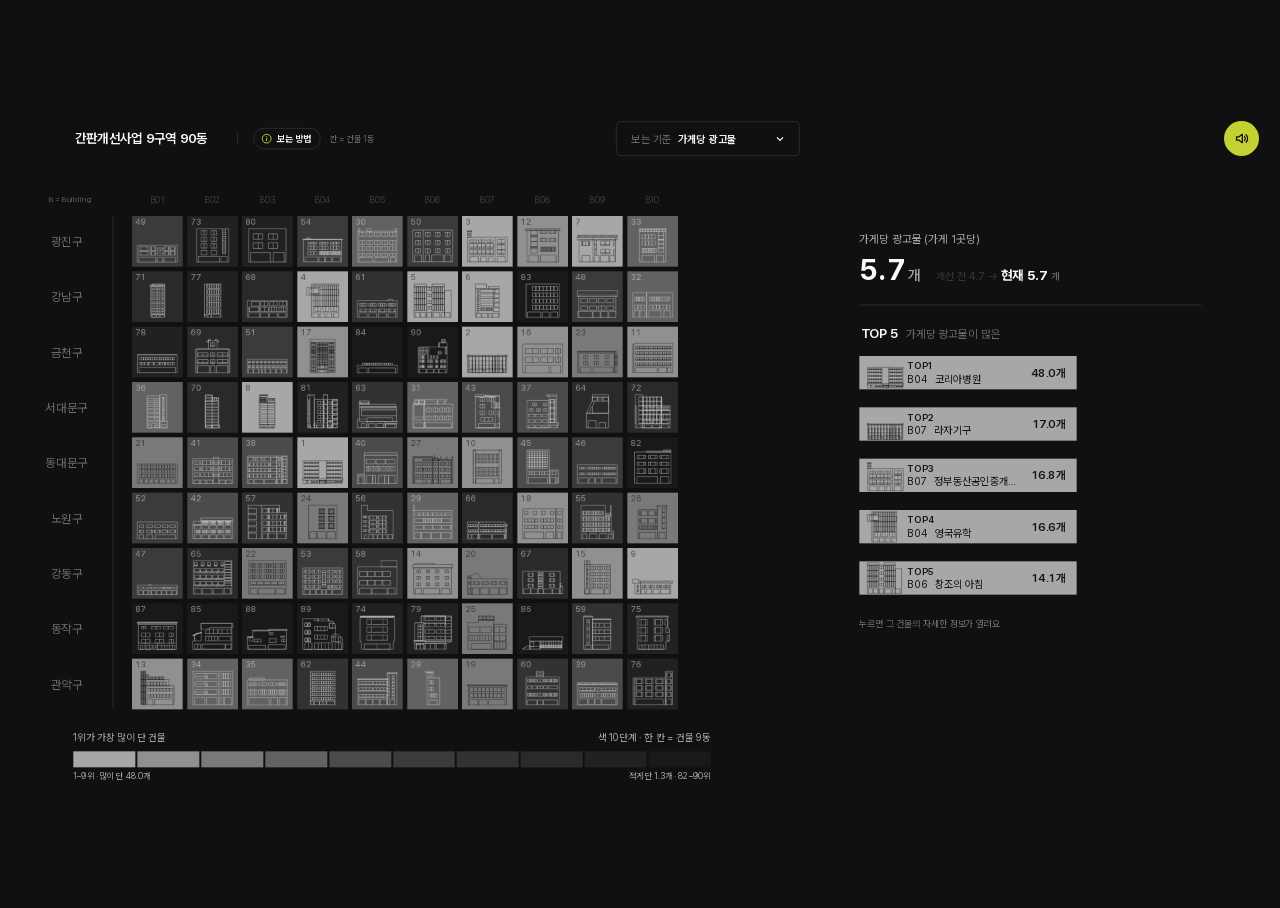
==== commit a7d2bf57: "구역 카드: 출처 줄 빼기 Co-Authored-By: Claude Opus 5.5 <noreply@anthropic.com> Claude-Session: https://claud" ====
--- a/map.html
+++ b/map.html
@@ -3,9 +3,9 @@
 <head>
 <meta charset="utf-8">
 <meta name="viewport" content="width=device-width,initial-scale=1,viewport-fit=cover">
-<script src="js/vp.js?v=1124c"></script>
+<script src="js/vp.js?v=1124d"></script>
 <title>overload 90동 입면 지도</title>
-<link rel="stylesheet" href="css/map.css?v=1124c">
+<link rel="stylesheet" href="css/map.css?v=1124d">
 </head>
 <body>
 <div id="stage"><div id="art">
@@ -66,8 +66,8 @@
     <div class="t5-foot">누르면 그 건물의 자세한 정보가 열려요</div>
   </div>
 </div></div>
-<script src="js/data.js?v=1124c"></script>
-<script src="js/map.js?v=1124c"></script>
-<script src="js/sound.js?v=1124c"></script>
+<script src="js/data.js?v=1124d"></script>
+<script src="js/map.js?v=1124d"></script>
+<script src="js/sound.js?v=1124d"></script>
 </body>
 </html>
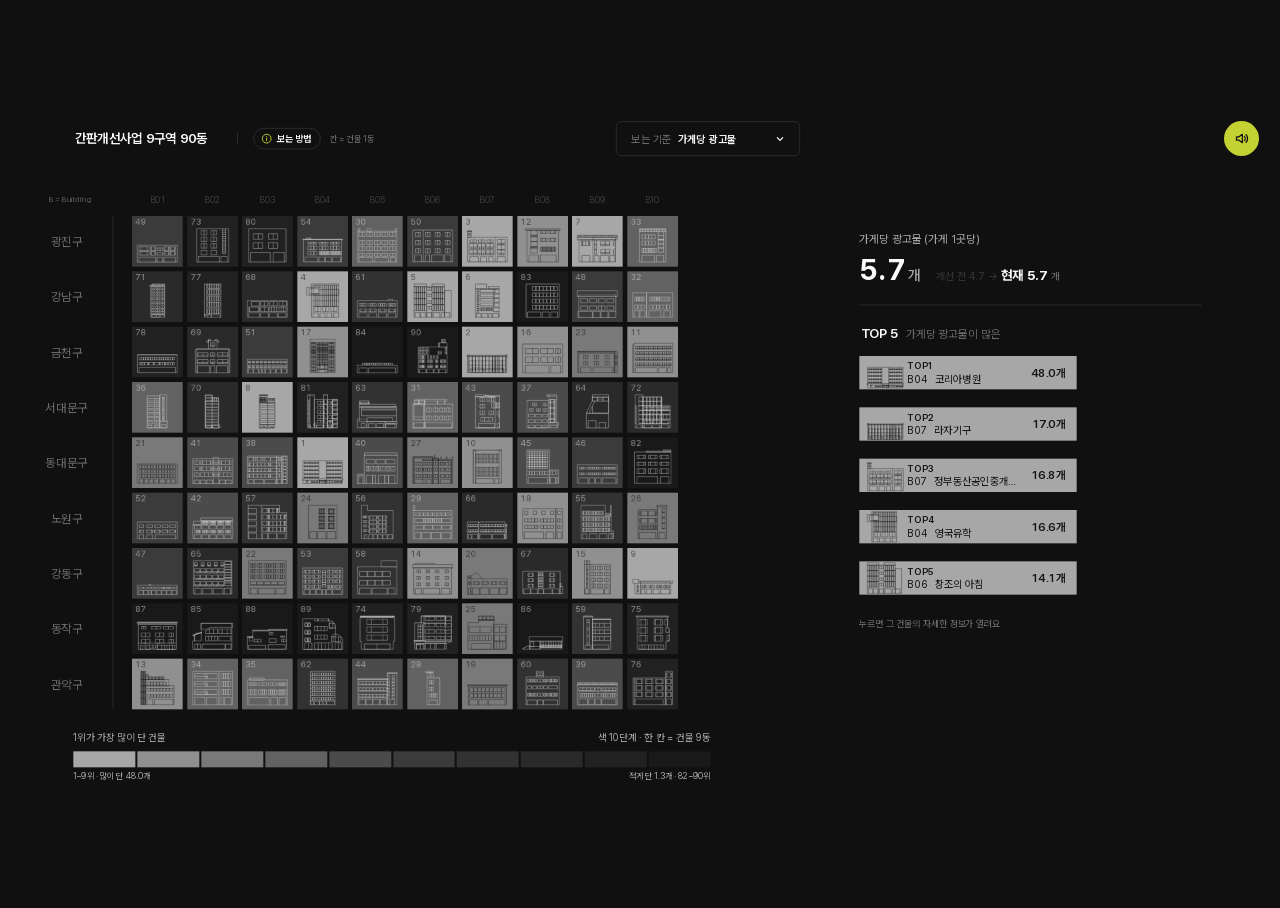
==== commit 9da23491: "보는 방법: <, > 로 단계가 넘어갈 때 넘김 소리 Co-Authored-By: Claude Opus 5.5 <noreply@anthropic.com> Claude-Session" ====
--- a/map.html
+++ b/map.html
@@ -3,9 +3,9 @@
 <head>
 <meta charset="utf-8">
 <meta name="viewport" content="width=device-width,initial-scale=1,viewport-fit=cover">
-<script src="js/vp.js?v=1124d"></script>
+<script src="js/vp.js?v=1124e"></script>
 <title>overload 90동 입면 지도</title>
-<link rel="stylesheet" href="css/map.css?v=1124d">
+<link rel="stylesheet" href="css/map.css?v=1124e">
 </head>
 <body>
 <div id="stage"><div id="art">
@@ -66,8 +66,8 @@
     <div class="t5-foot">누르면 그 건물의 자세한 정보가 열려요</div>
   </div>
 </div></div>
-<script src="js/data.js?v=1124d"></script>
-<script src="js/map.js?v=1124d"></script>
-<script src="js/sound.js?v=1124d"></script>
+<script src="js/data.js?v=1124e"></script>
+<script src="js/map.js?v=1124e"></script>
+<script src="js/sound.js?v=1124e"></script>
 </body>
 </html>
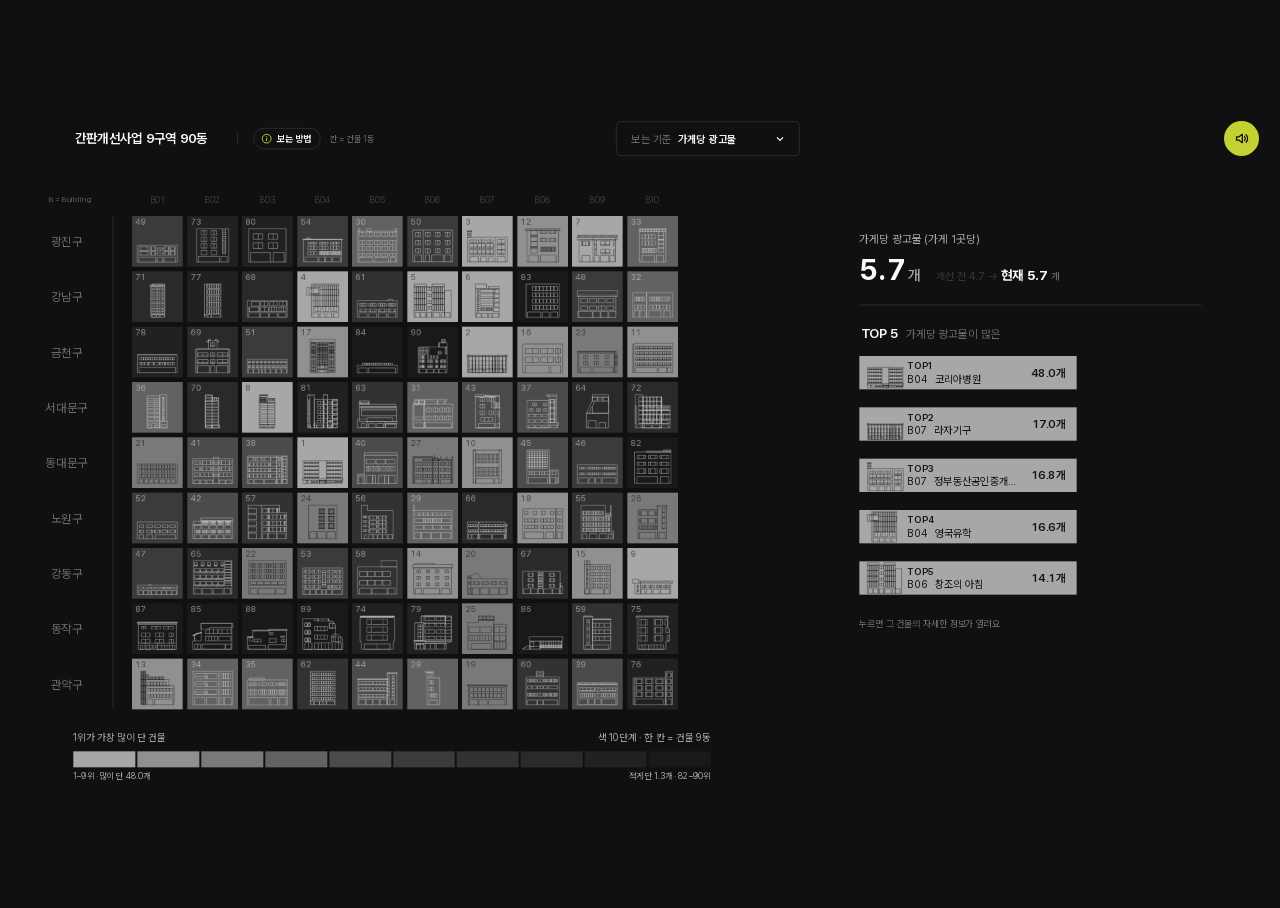
==== commit 00d6d9d4: "보는 방법: <, > 로 넘길 때 화살표 '톡' + 넘김 소리 (화면·키보드로 넘겨도 같게) Co-Authored-By: Claude Opus 5.5 <noreply@anthrop" ====
--- a/map.html
+++ b/map.html
@@ -3,9 +3,9 @@
 <head>
 <meta charset="utf-8">
 <meta name="viewport" content="width=device-width,initial-scale=1,viewport-fit=cover">
-<script src="js/vp.js?v=1124e"></script>
+<script src="js/vp.js?v=1124f"></script>
 <title>overload 90동 입면 지도</title>
-<link rel="stylesheet" href="css/map.css?v=1124e">
+<link rel="stylesheet" href="css/map.css?v=1124f">
 </head>
 <body>
 <div id="stage"><div id="art">
@@ -66,8 +66,8 @@
     <div class="t5-foot">누르면 그 건물의 자세한 정보가 열려요</div>
   </div>
 </div></div>
-<script src="js/data.js?v=1124e"></script>
-<script src="js/map.js?v=1124e"></script>
-<script src="js/sound.js?v=1124e"></script>
+<script src="js/data.js?v=1124f"></script>
+<script src="js/map.js?v=1124f"></script>
+<script src="js/sound.js?v=1124f"></script>
 </body>
 </html>
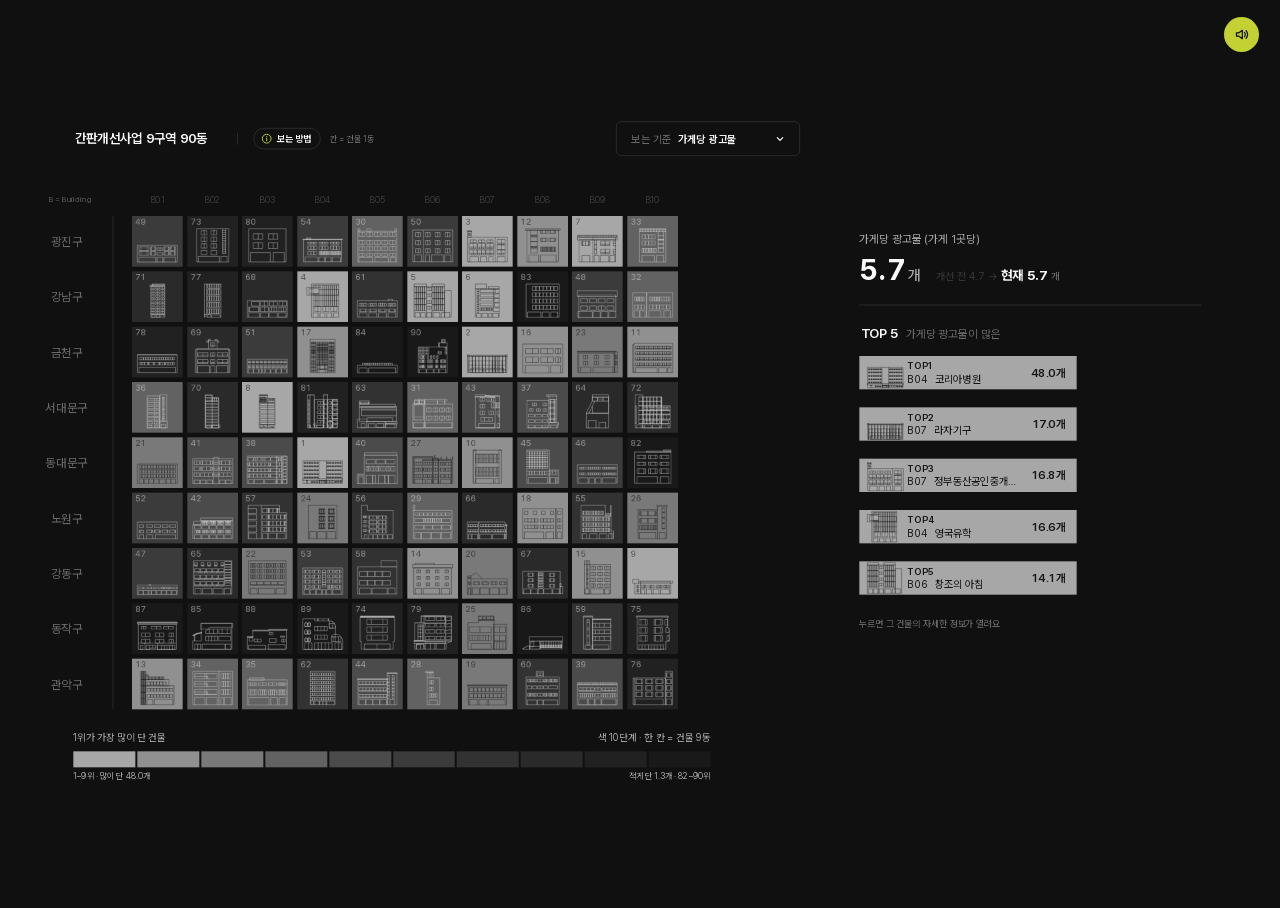
==== commit fe0c8a3c: "범례 구역 이름 빼기, 확대 표시는 아이콘만, 사업 구간 한 줄로 Co-Authored-By: Claude Opus 5.5 <noreply@anthropic.com> Claude-" ====
--- a/map.html
+++ b/map.html
@@ -3,9 +3,9 @@
 <head>
 <meta charset="utf-8">
 <meta name="viewport" content="width=device-width,initial-scale=1,viewport-fit=cover">
-<script src="js/vp.js?v=1124f"></script>
+<script src="js/vp.js?v=1124i"></script>
 <title>overload 90동 입면 지도</title>
-<link rel="stylesheet" href="css/map.css?v=1124f">
+<link rel="stylesheet" href="css/map.css?v=1124i">
 </head>
 <body>
 <div id="stage"><div id="art">
@@ -49,7 +49,7 @@
       <div class="lo" id="lo" hidden>임시 저해상도 사진</div>
       <div class="knob"></div>
     </div>
-    <div class="hint"><span>사진 위 스크롤·드래그로 개선 전 ↔ 현재</span><span class="pct" id="pct">50 : 50</span></div>
+    <div class="hint"><span>끌어서 개선 전 ↔ 현재 · 누르면 크게</span><span class="pct" id="pct">50 : 50</span></div>
     <div class="who" id="who"></div>
     <div class="sum" id="sum"></div>
     <div class="stats" id="stats"></div>
@@ -66,8 +66,9 @@
     <div class="t5-foot">누르면 그 건물의 자세한 정보가 열려요</div>
   </div>
 </div></div>
-<script src="js/data.js?v=1124f"></script>
-<script src="js/map.js?v=1124f"></script>
-<script src="js/sound.js?v=1124f"></script>
+<script src="js/data.js?v=1124i"></script>
+<script src="js/map.js?v=1124i"></script>
+<script src="js/lbx.js?v=1124i"></script>
+<script src="js/sound.js?v=1124i"></script>
 </body>
 </html>
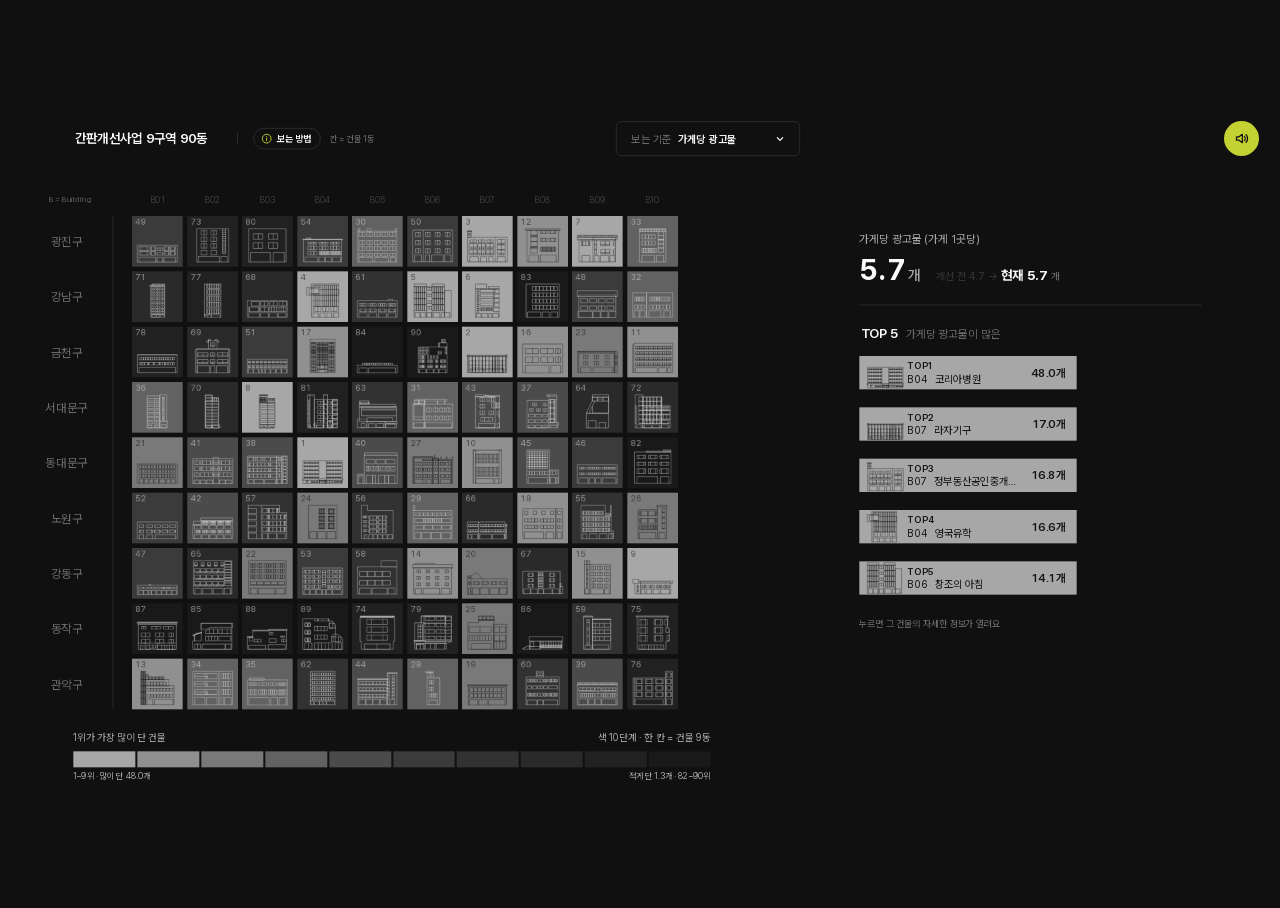
==== commit cd67104a: "라임으로 채워진 버튼만: 올리거나 누르면 버튼 높이 14% 두께의 옅은 라임 테두리로 통일 Co-Authored-By: Claude Opus 5.5 <noreply@anthropi" ====
--- a/map.html
+++ b/map.html
@@ -3,9 +3,9 @@
 <head>
 <meta charset="utf-8">
 <meta name="viewport" content="width=device-width,initial-scale=1,viewport-fit=cover">
-<script src="js/vp.js?v=1124i"></script>
+<script src="js/vp.js?v=1124j"></script>
 <title>overload 90동 입면 지도</title>
-<link rel="stylesheet" href="css/map.css?v=1124i">
+<link rel="stylesheet" href="css/map.css?v=1124j">
 </head>
 <body>
 <div id="stage"><div id="art">
@@ -66,9 +66,9 @@
     <div class="t5-foot">누르면 그 건물의 자세한 정보가 열려요</div>
   </div>
 </div></div>
-<script src="js/data.js?v=1124i"></script>
-<script src="js/map.js?v=1124i"></script>
-<script src="js/lbx.js?v=1124i"></script>
-<script src="js/sound.js?v=1124i"></script>
+<script src="js/data.js?v=1124j"></script>
+<script src="js/map.js?v=1124j"></script>
+<script src="js/lbx.js?v=1124j"></script>
+<script src="js/sound.js?v=1124j"></script>
 </body>
 </html>
--- a/css/map.css
+++ b/css/map.css
@@ -771,3 +771,5 @@
 .mg-cnt b{font-size:30px} .mg-cnt{font-size:20px}
 .mg-foot{gap:24px}
 .mg-foot .mg-ok.last{font-size:20px;min-width:150px}
+/* 라임으로 채워진 버튼: 올리거나 누르면 버튼 높이의 약 14% 두께로 옅은 라임 테두리 (모든 화면 통일) */
+.mg-foot .mg-ok:hover,.mg-foot .mg-ok:active{outline:none;box-shadow:0 0 0 7px rgba(195,209,50,.22);filter:none}
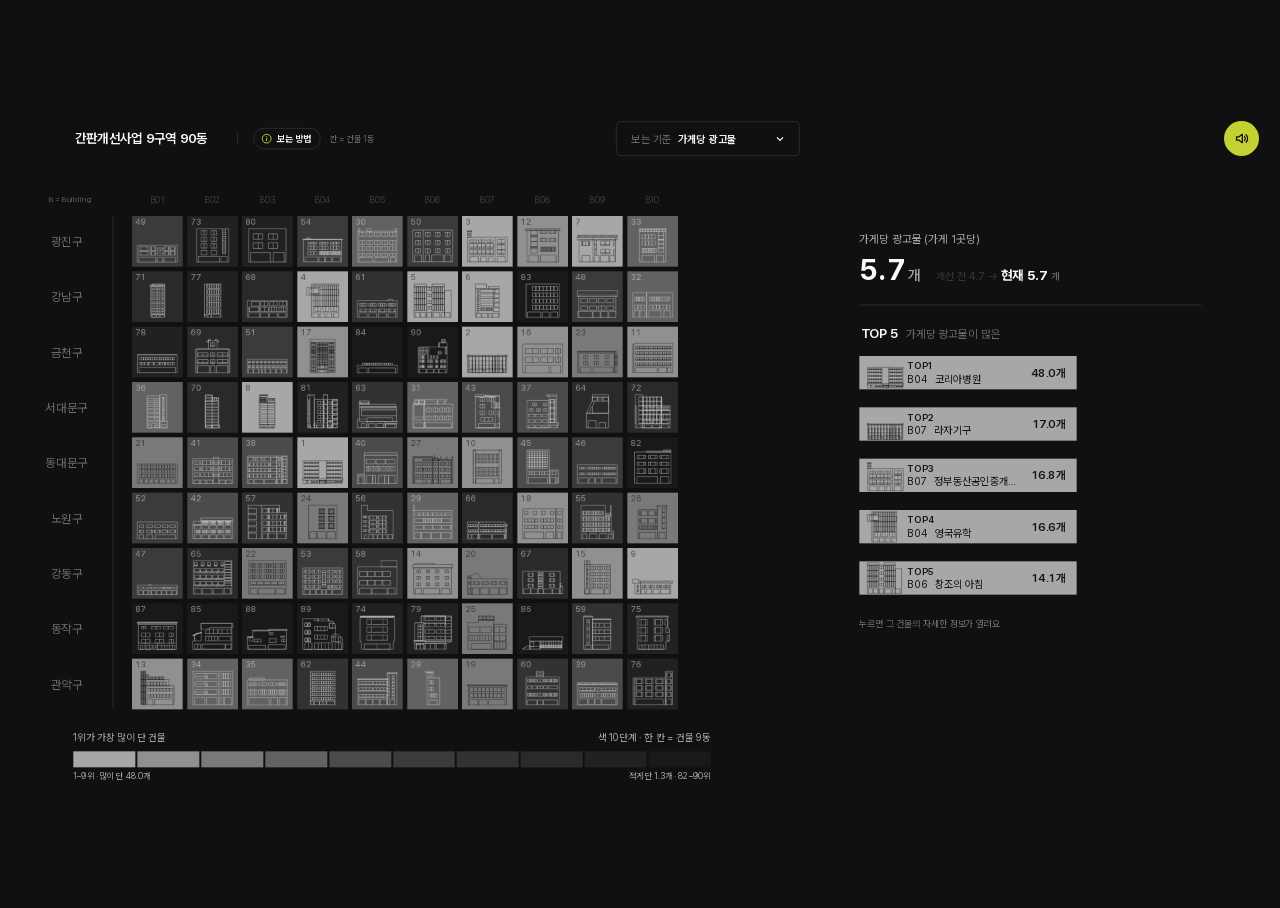
==== commit a6d94c04: "순위 그래프: 막대 올리면 건물·값과 비트맵 위치, 누르면 그 건물로 · 보고 있는 막대 대비 강화 Co-Authored-By: Claude Opus 5.5 <noreply@ant" ====
--- a/map.html
+++ b/map.html
@@ -3,9 +3,9 @@
 <head>
 <meta charset="utf-8">
 <meta name="viewport" content="width=device-width,initial-scale=1,viewport-fit=cover">
-<script src="js/vp.js?v=1124j"></script>
+<script src="js/vp.js?v=1124k"></script>
 <title>overload 90동 입면 지도</title>
-<link rel="stylesheet" href="css/map.css?v=1124j">
+<link rel="stylesheet" href="css/map.css?v=1124k">
 </head>
 <body>
 <div id="stage"><div id="art">
@@ -66,9 +66,9 @@
     <div class="t5-foot">누르면 그 건물의 자세한 정보가 열려요</div>
   </div>
 </div></div>
-<script src="js/data.js?v=1124j"></script>
-<script src="js/map.js?v=1124j"></script>
-<script src="js/lbx.js?v=1124j"></script>
-<script src="js/sound.js?v=1124j"></script>
+<script src="js/data.js?v=1124k"></script>
+<script src="js/map.js?v=1124k"></script>
+<script src="js/lbx.js?v=1124k"></script>
+<script src="js/sound.js?v=1124k"></script>
 </body>
 </html>
--- a/css/map.css
+++ b/css/map.css
@@ -773,3 +773,11 @@
 .mg-foot .mg-ok.last{font-size:20px;min-width:150px}
 /* 라임으로 채워진 버튼: 올리거나 누르면 버튼 높이의 약 14% 두께로 옅은 라임 테두리 (모든 화면 통일) */
 .mg-foot .mg-ok:hover,.mg-foot .mg-ok:active{outline:none;box-shadow:0 0 0 7px rgba(195,209,50,.22);filter:none}
+/* 순위 막대: 보고 있는 건물은 또렷하게, 나머지는 옅게 · 막대를 올리면 이름, 누르면 그 건물로 */
+.rank rect{opacity:.22;transition:opacity .15s}
+.rank rect.me{opacity:1}
+.rank rect.hov{opacity:.85}
+.rank rect.hit{opacity:0;fill:transparent;cursor:pointer;pointer-events:all}
+.rank .ht{fill:#fafafa;font-size:14px;font-weight:600;font-family:inherit;pointer-events:none}
+.rank .mt{transition:opacity .15s}
+.rank svg.hovering .mk{opacity:.35}
